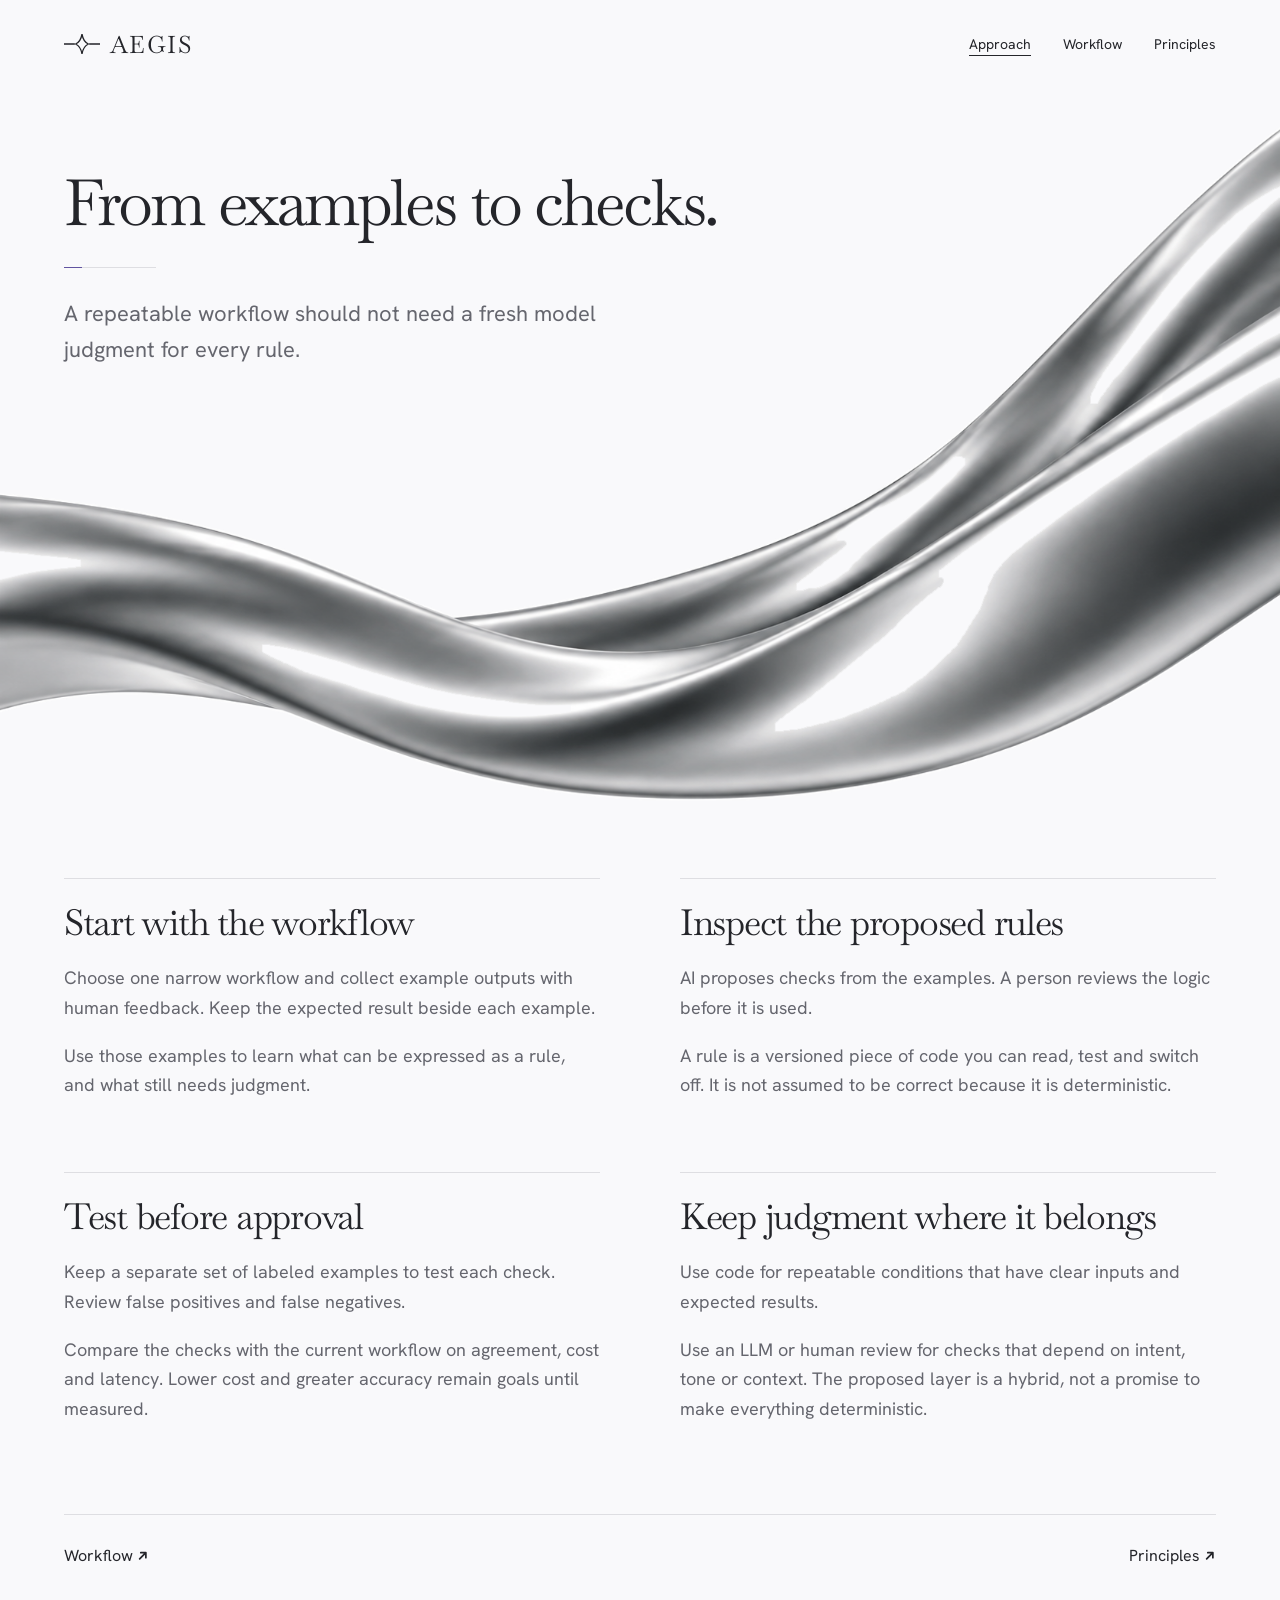
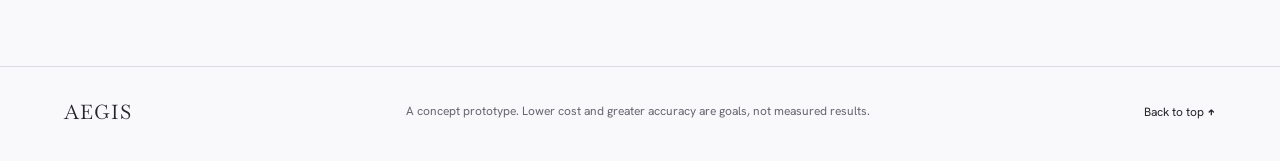
==== approach.html @ c63dd5e5 "Clip full-bleed ribbons at viewport on approach" ====
<!DOCTYPE html>
<html lang="en">
<head>
<meta charset="utf-8"><meta name="viewport" content="width=device-width,initial-scale=1">
<title>Approach - Aegis</title>
<meta name="description" content="A concept for turning reviewed workflow examples into testable checks. AI proposes the rules. You keep control.">
<link rel="preconnect" href="https://fonts.googleapis.com"><link rel="preconnect" href="https://fonts.gstatic.com" crossorigin>
<link href="https://fonts.googleapis.com/css2?family=Baskervville:wght@400;500;600&family=Hanken+Grotesk:wght@400;500;600&display=swap" rel="stylesheet">
<style>:root{--ink:#24252a;--muted:#65666e;--line:#dedee2;--white:#f9f9fb;--serif:'Baskervville',Georgia,serif;--sans:'Hanken Grotesk',Arial,sans-serif}
*{box-sizing:border-box}html{scroll-behavior:smooth;scroll-padding-top:96px}body{margin:0;background:var(--white);color:var(--ink);font-family:var(--sans);-webkit-font-smoothing:antialiased}a{color:inherit}img{display:block;width:100%}h1,h2,h3,p{margin:0}h1,h2,h3{font-family:var(--serif);font-weight:400}p{font-size:18px;line-height:1.65;color:var(--muted)}.wrap{max-width:1320px;margin:auto;padding-left:64px;padding-right:64px}.header{height:88px;position:absolute;top:0;left:0;right:0;z-index:2;display:flex;justify-content:space-between;align-items:center;padding:0 64px}.logo{display:flex;align-items:center;gap:10px;text-decoration:none;font-family:var(--serif);font-size:24px;letter-spacing:.06em}.header nav{display:flex;gap:32px}.header nav a{text-decoration:none;font-size:14px}.header nav a:hover{text-decoration:underline;text-underline-offset:6px}.hero{position:relative;min-height:720px;height:min(850px,100svh);overflow:hidden;background:#f7f7fa}.hero-art{position:absolute;inset:0;height:100%;object-fit:cover;object-position:center}.hero-copy{position:relative;z-index:1;padding:0 64px;width:57%;max-width:820px;top:50%;transform:translateY(-45%)}h1{font-size:clamp(44px,4.55vw,70px);line-height:1.08;letter-spacing:-.045em}.hero-copy p{max-width:440px;margin-top:28px}.button{display:inline-flex;gap:28px;align-items:center;text-decoration:none;background:var(--ink);color:white;border-radius:4px;padding:16px 22px;margin-top:32px;font-size:14px;transition:background .2s}.button:hover{background:#43444c}.button:focus-visible,a:focus-visible{outline:2px solid #6154a0;outline-offset:5px}.approach{padding-top:128px;padding-bottom:128px}.section-heading{display:grid;grid-template-columns:1.2fr 1fr;gap:96px;align-items:center}h2{font-size:clamp(38px,3.9vw,56px);line-height:1.12;letter-spacing:-.035em}.section-heading>p{max-width:430px}.steps{display:grid;grid-template-columns:repeat(3,1fr);gap:48px;margin-top:76px}.steps article{border-top:1px solid var(--line);padding-top:24px}.step-number{font-size:12px;color:#777983;font-variant-numeric:tabular-nums}.steps h3{font-size:32px;margin:24px 0 14px}.steps p{font-size:16px;max-width:330px}.evidence{background:#f2f3f6;overflow:hidden}.evidence-inner{position:relative;min-height:690px;display:flex;align-items:center}.evidence-copy{position:relative;z-index:1;width:40%;padding:72px 0}.evidence-copy p{margin-top:24px;max-width:400px}.pipe-section-art{position:absolute;right:-8%;width:110%;height:100%;object-fit:cover;object-position:center;mix-blend-mode:multiply;pointer-events:none}.measure{padding-top:128px;padding-bottom:128px}.metrics{display:grid;grid-template-columns:repeat(4,1fr);gap:32px;margin-top:76px}.metrics>div{border-top:1px solid var(--line);padding-top:28px}.metrics h3{font-size:32px}.metrics p{font-size:14px;margin-top:12px}footer.wrap{border-top:1px solid var(--line);padding-top:32px;padding-bottom:36px;display:flex;gap:40px;align-items:center;justify-content:space-between}footer p{font-size:12px;max-width:470px}.footer-name{font-family:var(--serif);font-size:20px;text-decoration:none;letter-spacing:.05em}footer>a:last-child{font-size:12px;text-decoration:none;white-space:nowrap}
@media(min-width:1600px){.hero-copy{margin-left:calc((100vw - 1440px)/2)}.header{padding-left:max(64px,calc((100vw - 1312px)/2));padding-right:max(64px,calc((100vw - 1312px)/2))}}
@media(max-width:1000px){.wrap{padding-left:36px;padding-right:36px}.header{padding:0 36px}.hero-copy{padding:0 36px;width:57%}.hero-copy p{font-size:16px}.section-heading{gap:48px}.steps{gap:28px}.evidence-copy{width:42%}.evidence-copy p{font-size:16px}.evidence-inner{min-height:620px}}
@media(max-width:640px){html{scroll-padding-top:30px}.wrap{padding-left:24px;padding-right:24px}.header{height:72px;padding:0 24px}.logo{font-size:21px;gap:6px}.logo svg{width:30px}.header nav{gap:18px}.header nav a{font-size:12px}.header nav a:nth-child(2){display:none}.hero{height:auto;min-height:0;padding-top:112px;padding-bottom:0;display:flex;flex-direction:column}.hero-copy{top:auto;transform:none;padding:0 24px;width:100%;max-width:none}.hero h1{font-size:43px;line-height:1.08}.hero-copy p{font-size:16px;line-height:1.55;max-width:330px;margin-top:22px}.button{margin-top:24px;padding:14px 18px}.hero-art{position:relative;inset:auto;order:2;height:380px;width:100%;object-fit:cover;object-position:94% center;margin-top:8px}.section-heading{grid-template-columns:1fr;gap:24px}h2{font-size:38px}.section-heading>p{font-size:16px;max-width:340px}.approach,.measure{padding-top:76px;padding-bottom:76px}.steps{grid-template-columns:1fr;gap:32px;margin-top:44px}.steps article{padding-top:20px}.steps h3{margin:14px 0 10px;font-size:29px}.steps p{max-width:100%}.evidence-inner{display:flex;flex-direction:column;align-items:stretch;min-height:0;padding-top:68px;padding-bottom:0}.evidence-copy{width:100%;padding:0}.evidence-copy p{max-width:330px;font-size:16px;margin-top:22px}.pipe-section-art{position:relative;right:auto;width:calc(100% + 48px);margin-left:-24px;height:390px;object-position:95% center;margin-top:24px}.metrics{grid-template-columns:1fr 1fr;gap:36px 24px;margin-top:44px}.metrics>div{padding-top:20px}.metrics h3{font-size:29px}.metrics p{font-size:13px;line-height:1.5}footer.wrap{flex-wrap:wrap;gap:20px;padding-top:28px;padding-bottom:32px}footer p{order:3;width:100%;max-width:320px}footer>a:last-child{margin-left:auto}}
@media(prefers-reduced-motion:reduce){html{scroll-behavior:auto}*{transition:none!important}}

/* Shared canvas: feather both artworks into the same pearl surface. */
.hero,.evidence{background:var(--white)}
.hero-art{mask-image:linear-gradient(to bottom,black 65%,transparent 100%);-webkit-mask-image:linear-gradient(to bottom,black 65%,transparent 100%);animation:silver-drift 14s ease-in-out infinite;transform-origin:72% 50%}
.pipe-section-art{mix-blend-mode:normal;mask-image:linear-gradient(to bottom,transparent,black 16%,black 76%,transparent);-webkit-mask-image:linear-gradient(to bottom,transparent,black 16%,black 76%,transparent);animation:mercury-drift 11s ease-in-out infinite}
.hero-copy{animation:copy-arrive 1s cubic-bezier(.2,.7,.2,1) both}
.header{animation:header-arrive .8s ease both}.button{transition:background .2s,transform .25s}.button:hover{transform:translateY(-3px)}
@keyframes silver-drift{0%,100%{transform:scale(1.015) translateY(0)}50%{transform:scale(1.035) translateY(-8px)}}
@keyframes mercury-drift{0%,100%{transform:translateY(0)}50%{transform:translateY(-12px)}}
@keyframes copy-arrive{from{opacity:0;filter:blur(6px)}to{opacity:1;filter:blur(0)}}
@keyframes header-arrive{from{opacity:0;transform:translateY(-8px)}to{opacity:1;transform:translateY(0)}}
.carousel{position:relative;margin-top:60px}.carousel .steps,.carousel .metrics{display:flex;gap:44px;margin-top:0;overflow-x:auto;scroll-snap-type:x mandatory;scrollbar-width:none;padding:4px 0 16px;overscroll-behavior-x:contain}.carousel .steps::-webkit-scrollbar,.carousel .metrics::-webkit-scrollbar{display:none}.carousel .steps>article{flex:0 0 43%;scroll-snap-align:start}.carousel .metrics>div{flex:0 0 29%;scroll-snap-align:start}.carousel .steps p{max-width:390px}.carousel-controls{display:flex;align-items:center;justify-content:space-between;margin-top:24px;gap:20px}.carousel-status{font-size:12px;letter-spacing:.09em;color:var(--muted);font-variant-numeric:tabular-nums}.carousel-buttons{display:flex;gap:10px}.carousel-buttons button{width:46px;height:46px;border:1px solid var(--line);border-radius:50%;background:transparent;color:var(--ink);font:20px var(--sans);cursor:pointer;transition:background .2s,transform .2s}.carousel-buttons button:hover{background:#e9e9ee;transform:translateY(-2px)}.carousel-buttons button:focus-visible{outline:2px solid #6154a0;outline-offset:4px}.carousel-buttons button:disabled{opacity:.25;cursor:default;transform:none}
.reveal{opacity:1}.motion-ready .reveal{opacity:0;transform:translateY(26px);transition:opacity .8s ease,transform .8s cubic-bezier(.2,.7,.2,1)}.motion-ready .reveal.visible{opacity:1;transform:none}
@media(max-width:640px){.hero-art{height:410px;margin-top:0;object-position:94% center;mask-image:linear-gradient(to bottom,transparent,black 20%,black 72%,transparent);-webkit-mask-image:linear-gradient(to bottom,transparent,black 20%,black 72%,transparent)}.pipe-section-art{height:420px;margin-top:0;mask-image:linear-gradient(to bottom,transparent,black 18%,black 72%,transparent);-webkit-mask-image:linear-gradient(to bottom,transparent,black 18%,black 72%,transparent)}.hero{padding-bottom:0}.approach{padding-top:44px}.evidence-inner{padding-top:26px}.measure{padding-top:44px}.carousel{margin-top:36px}.carousel .steps,.carousel .metrics{gap:24px;overflow:visible;overflow-x:auto}.carousel .steps>article{flex-basis:86%}.carousel .metrics>div{flex-basis:72%}.carousel-controls{margin-top:16px}.carousel-buttons button{width:42px;height:42px}}
@media(prefers-reduced-motion:reduce){.hero-art,.pipe-section-art,.hero-copy,.header{animation:none}.motion-ready .reveal{opacity:1;transform:none;transition:none}.carousel .steps,.carousel .metrics{scroll-behavior:auto}}

.button{padding:0 0 8px;background:transparent!important;color:var(--ink);border-radius:0;border-bottom:1px solid var(--ink);gap:24px}.button:hover{transform:translateX(3px)}
.carousel-buttons button{width:auto;height:40px;border:0;border-radius:0;padding:0 4px;font-size:13px;border-bottom:1px solid var(--line)}.carousel-buttons button:hover{background:transparent;transform:none;border-color:var(--ink)}.carousel-buttons{gap:24px}
.article-page{padding-top:168px;padding-bottom:100px}.article-lead{max-width:780px}.article-lead h1{font-size:clamp(46px,5vw,72px)}.article-lead>p{font-size:22px;margin-top:28px;max-width:650px}.article-body{display:grid;grid-template-columns:1fr 1fr;gap:72px 80px;margin-top:90px}.article-body article{border-top:1px solid var(--line);padding-top:24px}.article-body h2{font-size:36px;margin-bottom:20px}.article-body p+p{margin-top:18px}.page-next{display:flex;justify-content:space-between;gap:24px;border-top:1px solid var(--line);margin-top:90px;padding-top:30px}.page-next a{text-decoration:none;font-size:16px}.page-next a:hover{text-decoration:underline;text-underline-offset:5px}.header nav a[aria-current=page]{text-decoration:underline;text-underline-offset:6px}
@media(max-width:640px){.header nav{gap:14px}.header nav a:nth-child(2){display:block}.header nav a{font-size:11px}.header{padding:0 20px}.logo{font-size:19px}.article-page{padding-top:132px;padding-bottom:64px}.article-lead>p{font-size:18px}.article-body{grid-template-columns:1fr;gap:40px;margin-top:54px}.article-body h2{font-size:31px}.article-body p{font-size:16px}.page-next{margin-top:54px}.page-next a{font-size:14px}}
.menu-toggle{display:none}.mobile-menu{display:none;position:fixed;inset:0;z-index:50;background:var(--white);flex-direction:column;justify-content:center;padding:0 32px;visibility:hidden;clip-path:circle(0px at calc(100% - 46px) 36px);transition:clip-path .65s cubic-bezier(.7,0,.2,1),visibility 0s .65s}.mobile-menu.open{visibility:visible;clip-path:circle(150% at calc(100% - 46px) 36px);transition:clip-path .65s cubic-bezier(.7,0,.2,1)}.mobile-menu nav{display:flex;flex-direction:column;gap:6px}.mobile-menu a{font-family:var(--serif);font-size:44px;line-height:1.3;text-decoration:none;letter-spacing:-.02em;display:flex;align-items:baseline;gap:16px;opacity:0;transform:translateY(18px);transition:opacity .45s ease,transform .45s cubic-bezier(.2,.7,.2,1)}.mobile-menu a span{font-family:var(--sans);font-size:12px;color:var(--muted);letter-spacing:.1em}.mobile-menu.open a{opacity:1;transform:none}.mobile-menu.open a:nth-child(1){transition-delay:.16s}.mobile-menu.open a:nth-child(2){transition-delay:.23s}.mobile-menu.open a:nth-child(3){transition-delay:.3s}.mobile-menu.open a:nth-child(4){transition-delay:.37s}.mobile-menu a[aria-current=page]{text-decoration:underline;text-underline-offset:8px}.mobile-menu p{position:absolute;bottom:36px;left:32px;right:32px;font-size:12px;max-width:280px}body.menu-open{overflow:hidden}@media(max-width:640px){.menu-toggle{display:block;position:relative;z-index:60;width:44px;height:44px;background:none;border:0;padding:0;cursor:pointer}.menu-toggle span{position:absolute;right:6px;height:1.5px;background:var(--ink);border-radius:2px;transition:top .5s cubic-bezier(.7,0,.2,1),right .5s cubic-bezier(.7,0,.2,1),width .5s cubic-bezier(.7,0,.2,1),transform .5s cubic-bezier(.7,0,.2,1)}.menu-toggle .mt-a{top:16px;width:30px}.menu-toggle .mt-b{top:27px;width:16px}.menu-toggle.open .mt-a{top:21.5px;width:26px;right:9px;transform:rotate(90deg)}.menu-toggle.open .mt-b{top:21.5px;width:26px;right:9px;transform:rotate(0deg)}.mobile-menu{display:flex}}@media(prefers-reduced-motion:reduce){.mobile-menu,.mobile-menu a,.menu-toggle span{transition:none}}body.menu-open .header{z-index:60}@media(max-width:640px){.header nav{display:none}}
.article-lead{max-width:none;position:relative;min-height:320px;display:flex;flex-direction:column;justify-content:center}.article-lead h1,.article-lead>p{position:relative;z-index:1;max-width:58%}.page-pipe{position:absolute;right:-40px;top:-30px;width:85%;height:370px;object-fit:contain;pointer-events:none;mix-blend-mode:multiply}.article-lead>p{max-width:50%}@media(max-width:640px){.article-lead{min-height:0}.article-lead h1,.article-lead>p{max-width:100%}.page-pipe{position:relative;right:auto;top:auto;width:100%;height:210px;object-fit:cover;object-position:right center;order:3;margin-top:28px}}

/* Keep toggle above the overlay throughout both transitions. */
@media(max-width:640px){.header{z-index:60!important;animation:none!important;transform:none!important}.menu-toggle{position:fixed;top:14px;right:20px;z-index:70;opacity:1!important;visibility:visible!important;-webkit-tap-highlight-color:transparent}.menu-toggle span{top:21px!important;right:8px!important;width:28px!important;transform-origin:center;transition:transform .65s cubic-bezier(.22,1,.36,1)!important;opacity:1!important;visibility:visible!important}.menu-toggle .mt-a{transform:translateY(-5px)}.menu-toggle .mt-b{transform:translateY(5px) scaleX(.6);transform-origin:right center}.menu-toggle.open .mt-a{transform:translateY(0) rotate(90deg)}.menu-toggle.open .mt-b{transform:translateY(0) scaleX(1);transform-origin:right center}.mobile-menu{transition:clip-path .75s cubic-bezier(.22,1,.36,1),visibility 0s .75s}.mobile-menu.open{transition:clip-path .75s cubic-bezier(.22,1,.36,1),visibility 0s}}
@media(prefers-reduced-motion:reduce){.menu-toggle span,.mobile-menu{transition:none!important}}

.page-pipe{animation:pipe-breathe 12s ease-in-out infinite}.article-body article{opacity:0;transform:translateY(14px);transition:opacity .7s ease,transform .7s cubic-bezier(.22,1,.36,1)}.article-body article.in-view{opacity:1;transform:none}.section-signal{position:relative;width:92px;height:1px;background:var(--line);margin-top:30px;overflow:hidden}.section-signal::after{content:"";position:absolute;width:18px;height:1px;background:#6154a0;animation:signal-pass 5s ease-in-out infinite}@keyframes pipe-breathe{0%,100%{transform:translateY(0)}50%{transform:translateY(-6px)}}@keyframes signal-pass{0%{transform:translateX(-20px)}65%,100%{transform:translateX(100px)}}@media(prefers-reduced-motion:reduce){.page-pipe,.section-signal::after{animation:none}.article-body article{opacity:1;transform:none;transition:none}}

/* True alpha artwork on the page surface, no image ground. */
.hero-art,.page-pipe,.pipe-section-art{mix-blend-mode:normal;background:transparent;mask-image:none;-webkit-mask-image:none}


/* Chrome ribbons are transparent full-bleed background forms, never tiles. */
.article-page{overflow:visible}.article-lead{min-height:calc(56.25vw - 40px);justify-content:flex-start;padding-right:0}.article-lead h1{max-width:65%;margin-top:0}.article-lead>p{max-width:51%}.page-pipe{position:absolute;left:calc((100% - 100vw)/2);right:auto;top:-70px;bottom:auto;width:100vw;height:auto;object-fit:contain;object-position:center;margin:0;opacity:1;z-index:0;animation:none;transform:none}.article-lead h1,.article-lead>p,.section-signal{position:relative;z-index:1}.article-body{margin-top:30px}
@media(min-width:1600px){.article-lead{min-height:calc(56.25vw - 40px)}.page-pipe{top:-70px}}
@media(max-width:1000px) and (min-width:641px){.article-lead{min-height:560px}.article-lead h1{max-width:75%}.article-lead>p{max-width:60%}.page-pipe{top:170px}}
@media(max-width:640px){.article-page{padding-top:112px}.article-lead{min-height:0;padding-bottom:245px}.article-lead h1,.article-lead>p{max-width:100%}.page-pipe{position:absolute;top:auto;bottom:-8px;left:-80px;right:auto;width:560px;height:315px;object-fit:contain;object-position:center;margin:0;transform:none}.article-body{margin-top:22px}.section-signal{margin-top:22px}}

html,body{overflow-x:clip}
</style>
</head>
<body><header class="header"><a class="logo" href="index.html" aria-label="Aegis home"><svg viewBox="0 0 40 24" width="36" height="24" aria-hidden="true"><path d="M0 12h12M28 12h12" stroke="currentColor" stroke-width="1.5"/><path d="M20 1c1 6 3 9 7 11-4 2-6 5-7 11-1-6-3-9-7-11 4-2 6-5 7-11z" fill="none" stroke="currentColor" stroke-width="1.5"/></svg>AEGIS</a><nav aria-label="Main"><a aria-current="page" href="approach.html">Approach</a><a href="workflow.html">Workflow</a><a href="principles.html">Principles</a></nav><button class="menu-toggle" type="button" aria-expanded="false" aria-controls="mobile-menu" aria-label="Open menu"><span class="mt-a"></span><span class="mt-b"></span></button></header><div class="mobile-menu" id="mobile-menu" aria-hidden="true"><nav aria-label="Mobile"><a href="index.html"><span>01</span>Home</a><a href="approach.html" aria-current="page"><span>02</span>Approach</a><a href="workflow.html"><span>03</span>Workflow</a><a href="principles.html"><span>04</span>Principles</a></nav><p>A concept prototype. Teach with examples, run with rules.</p></div><main class="wrap article-page" id="top"><div class="article-lead"><img class="page-pipe" src="[data-uri]" alt="Abstract silver pipe approach shape"><h1>From examples to checks.</h1><div class="section-signal" aria-hidden="true"></div><p>A repeatable workflow should not need a fresh model judgment for every rule.</p></div><div class="article-body"><article><h2>Start with the workflow</h2><p>Choose one narrow workflow and collect example outputs with human feedback. Keep the expected result beside each example.</p><p>Use those examples to learn what can be expressed as a rule, and what still needs judgment.</p></article><article><h2>Inspect the proposed rules</h2><p>AI proposes checks from the examples. A person reviews the logic before it is used.</p><p>A rule is a versioned piece of code you can read, test and switch off. It is not assumed to be correct because it is deterministic.</p></article><article><h2>Test before approval</h2><p>Keep a separate set of labeled examples to test each check. Review false positives and false negatives.</p><p>Compare the checks with the current workflow on agreement, cost and latency. Lower cost and greater accuracy remain goals until measured.</p></article><article><h2>Keep judgment where it belongs</h2><p>Use code for repeatable conditions that have clear inputs and expected results.</p><p>Use an LLM or human review for checks that depend on intent, tone or context. The proposed layer is a hybrid, not a promise to make everything deterministic.</p></article></div><nav class="page-next" aria-label="Related pages"><a href="workflow.html">Workflow <svg viewBox="0 0 10 10" width="0.72em" height="0.72em" fill="none" stroke="currentColor" stroke-width="1.5" stroke-linecap="round" stroke-linejoin="round" aria-hidden="true" focusable="false" style="vertical-align:-0.04em"><path d="M2.3 7.7 7.7 2.3M3.3 2.3h4.4v4.4"/></svg></a><a href="principles.html">Principles <svg viewBox="0 0 10 10" width="0.72em" height="0.72em" fill="none" stroke="currentColor" stroke-width="1.5" stroke-linecap="round" stroke-linejoin="round" aria-hidden="true" focusable="false" style="vertical-align:-0.04em"><path d="M2.3 7.7 7.7 2.3M3.3 2.3h4.4v4.4"/></svg></a></nav></main><footer class="wrap"><a class="footer-name" href="index.html">AEGIS</a><p>A concept prototype. Lower cost and greater accuracy are goals, not measured results.</p><a href="#top">Back to top <svg viewBox="0 0 10 10" width="0.72em" height="0.72em" fill="none" stroke="currentColor" stroke-width="1.5" stroke-linecap="round" stroke-linejoin="round" aria-hidden="true" focusable="false" style="vertical-align:-0.04em"><path d="M5 7.8V2.2M2.5 4.7 5 2.2l2.5 2.5"/></svg></a></footer>
<script>
const mt=document.querySelector('.menu-toggle'),mm=document.getElementById('mobile-menu');
if(mt&&mm){const setMenu=o=>{mt.classList.toggle('open',o);mm.classList.toggle('open',o);mt.setAttribute('aria-expanded',String(o));mm.setAttribute('aria-hidden',String(!o));document.body.classList.toggle('menu-open',o);mt.setAttribute('aria-label',o?'Close menu':'Open menu')};
mt.addEventListener('click',()=>setMenu(!mm.classList.contains('open')));
mm.querySelectorAll('a').forEach(a=>a.addEventListener('click',()=>setMenu(false)));
addEventListener('keydown',e=>{if(e.key==='Escape'&&mm.classList.contains('open'))setMenu(false)});}
</script>
<script>const io=new IntersectionObserver(es=>es.forEach(e=>{if(e.isIntersecting){e.target.classList.add('in-view');io.unobserve(e.target)}}),{threshold:.1});document.querySelectorAll('.article-body article').forEach(e=>io.observe(e));</script></body></html>
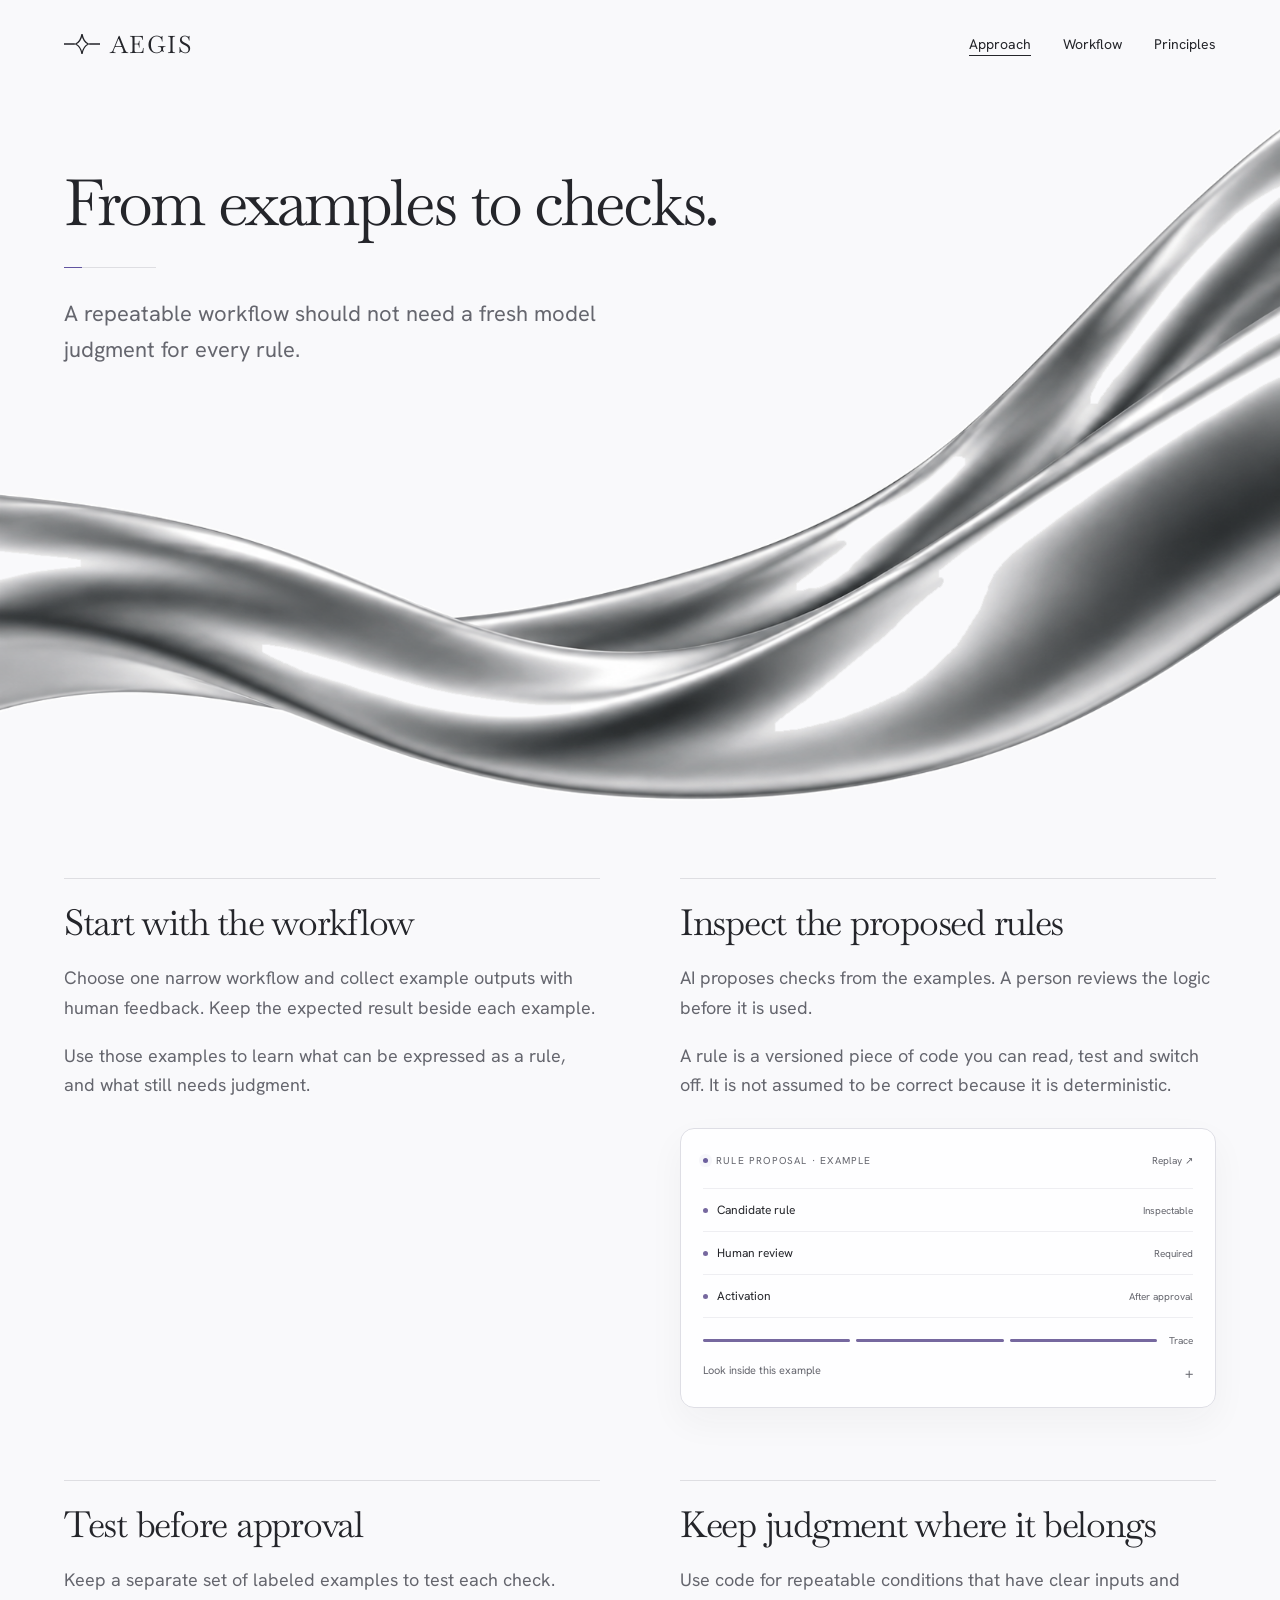
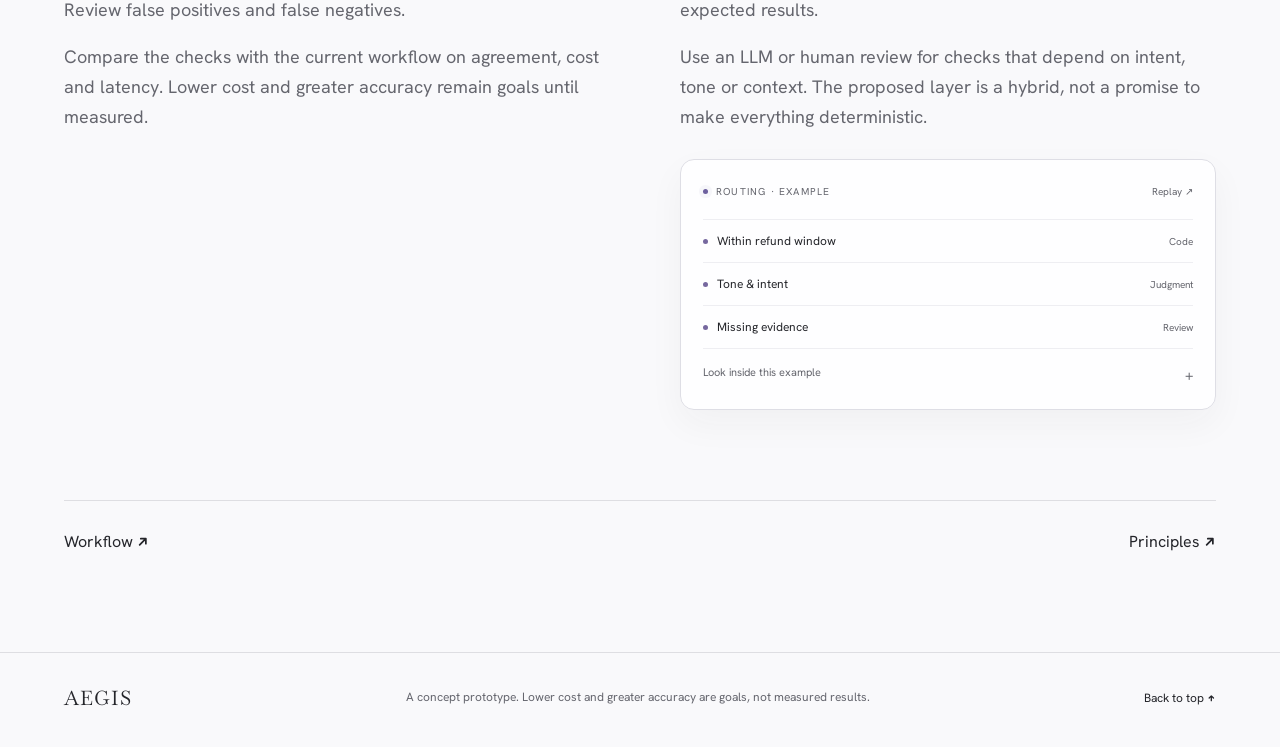
==== commit dbfc581b: "Add restrained animated example cards on approach" ====
--- a/approach.html
+++ b/approach.html
@@ -52,9 +52,20 @@
 @media(max-width:640px){.article-page{padding-top:112px}.article-lead{min-height:0;padding-bottom:245px}.article-lead h1,.article-lead>p{max-width:100%}.page-pipe{position:absolute;top:auto;bottom:-8px;left:-80px;right:auto;width:560px;height:315px;object-fit:contain;object-position:center;margin:0;transform:none}.article-body{margin-top:22px}.section-signal{margin-top:22px}}
 
 html,body{overflow-x:clip}
+
+/* Small working illustrations, in the same family as the check-run card. */
+.demo-card{margin-top:28px;border:1px solid #dedee5;border-radius:14px;background:rgba(255,255,255,.92);box-shadow:0 14px 36px rgba(35,35,46,.045);padding:20px 22px;overflow:hidden;font-family:var(--sans);position:relative}
+.demo-head{display:flex;align-items:center;justify-content:space-between;gap:16px;font-size:10px;letter-spacing:.12em;text-transform:uppercase;color:var(--muted);padding-bottom:16px;border-bottom:1px solid #eeeeF2}
+.demo-head>span{display:flex;align-items:center;gap:8px}.demo-dot{width:5px;height:5px;background:#6d609e;border-radius:50%;box-shadow:0 0 0 4px #6d609e0d}.demo-replay{border:0;background:none;color:var(--muted);font:inherit;letter-spacing:0;text-transform:none;cursor:pointer;padding:5px 0;white-space:nowrap}.demo-replay:hover{color:var(--ink)}.demo-replay:focus-visible,.demo-detail summary:focus-visible{outline:2px solid #6d609e;outline-offset:4px}
+.demo-row{display:flex;align-items:center;justify-content:space-between;gap:18px;min-height:43px;border-bottom:1px solid #eeeef2;font-size:12px;color:var(--ink);position:relative}.demo-row:last-child{border-bottom:0}.demo-row>span{display:flex;align-items:center;gap:9px}.demo-row small{font-size:10px;color:var(--muted);white-space:nowrap}.demo-mark{width:5px;height:5px;border-radius:50%;background:#c9c9d3;flex-shrink:0}.demo-row:last-child .demo-mark{background:#6d609e}.demo-detail{margin-top:14px;color:var(--muted);font-size:11px;line-height:1.7}.demo-detail summary{cursor:pointer;list-style:none;display:flex;justify-content:space-between}.demo-detail summary::after{content:'+';font-size:15px}.demo-detail[open] summary::after{content:'−'}.demo-detail p{font-size:12px;line-height:1.7;margin:12px 0 0!important}.demo-track{display:flex;gap:6px;margin-top:16px;align-items:center}.demo-track b{height:3px;flex:1;background:#e9e8ee;border-radius:3px;position:relative;overflow:hidden}.demo-track b::after{content:'';position:absolute;inset:0;background:#76689f;transform:translateX(-101%)}.demo-track small{font-size:10px;color:var(--muted);margin-left:6px}
+.demo-card.playing .demo-row{animation:demo-arrive .55s ease both;animation-delay:calc(var(--row)*.16s)}.demo-card.playing .demo-mark{animation:demo-light 2.2s ease both;animation-delay:calc(var(--row)*.2s)}.demo-card.playing .demo-track b::after{animation:demo-trace 1.8s cubic-bezier(.2,.7,.2,1) both;animation-delay:calc(var(--row)*.18s)}
+@keyframes demo-arrive{from{opacity:.25;transform:translateY(5px)}to{opacity:1;transform:translateY(0)}}@keyframes demo-light{0%,25%{background:#d7d5e0;box-shadow:none}50%{background:#76689f;box-shadow:0 0 0 4px #76689f12}100%{background:#76689f;box-shadow:none}}@keyframes demo-trace{to{transform:translateX(0)}}
+.steps{gap:24px}.steps>article{border:1px solid #dedee5;border-radius:16px;background:#fff;padding:28px;box-shadow:0 16px 40px #23232e04}.steps .demo-card{box-shadow:none;border:0;border-radius:0;padding:0;background:none;margin-top:24px}.steps .demo-head{padding-top:4px}.steps>article>p{font-size:16px}.metrics>div{border:1px solid #dedee5;border-radius:14px;padding:24px;background:#ffffff80}.metrics{gap:20px}
+@media(max-width:640px){.demo-card{padding:18px;margin-top:24px}.demo-row{font-size:11px;gap:10px}.demo-row small{font-size:9px}.steps>article{padding:24px}.steps{gap:18px}.metrics{gap:12px}.metrics>div{padding:18px}.metrics h3{font-size:28px}.metrics p{font-size:13px}.article-body{gap:38px}.demo-detail p{font-size:12px}}
+@media(prefers-reduced-motion:reduce){.demo-card.playing .demo-row,.demo-card.playing .demo-mark,.demo-card.playing .demo-track b::after{animation:none}.demo-track b::after{transform:none}}
 </style>
 </head>
-<body><header class="header"><a class="logo" href="index.html" aria-label="Aegis home"><svg viewBox="0 0 40 24" width="36" height="24" aria-hidden="true"><path d="M0 12h12M28 12h12" stroke="currentColor" stroke-width="1.5"/><path d="M20 1c1 6 3 9 7 11-4 2-6 5-7 11-1-6-3-9-7-11 4-2 6-5 7-11z" fill="none" stroke="currentColor" stroke-width="1.5"/></svg>AEGIS</a><nav aria-label="Main"><a aria-current="page" href="approach.html">Approach</a><a href="workflow.html">Workflow</a><a href="principles.html">Principles</a></nav><button class="menu-toggle" type="button" aria-expanded="false" aria-controls="mobile-menu" aria-label="Open menu"><span class="mt-a"></span><span class="mt-b"></span></button></header><div class="mobile-menu" id="mobile-menu" aria-hidden="true"><nav aria-label="Mobile"><a href="index.html"><span>01</span>Home</a><a href="approach.html" aria-current="page"><span>02</span>Approach</a><a href="workflow.html"><span>03</span>Workflow</a><a href="principles.html"><span>04</span>Principles</a></nav><p>A concept prototype. Teach with examples, run with rules.</p></div><main class="wrap article-page" id="top"><div class="article-lead"><img class="page-pipe" src="[data-uri]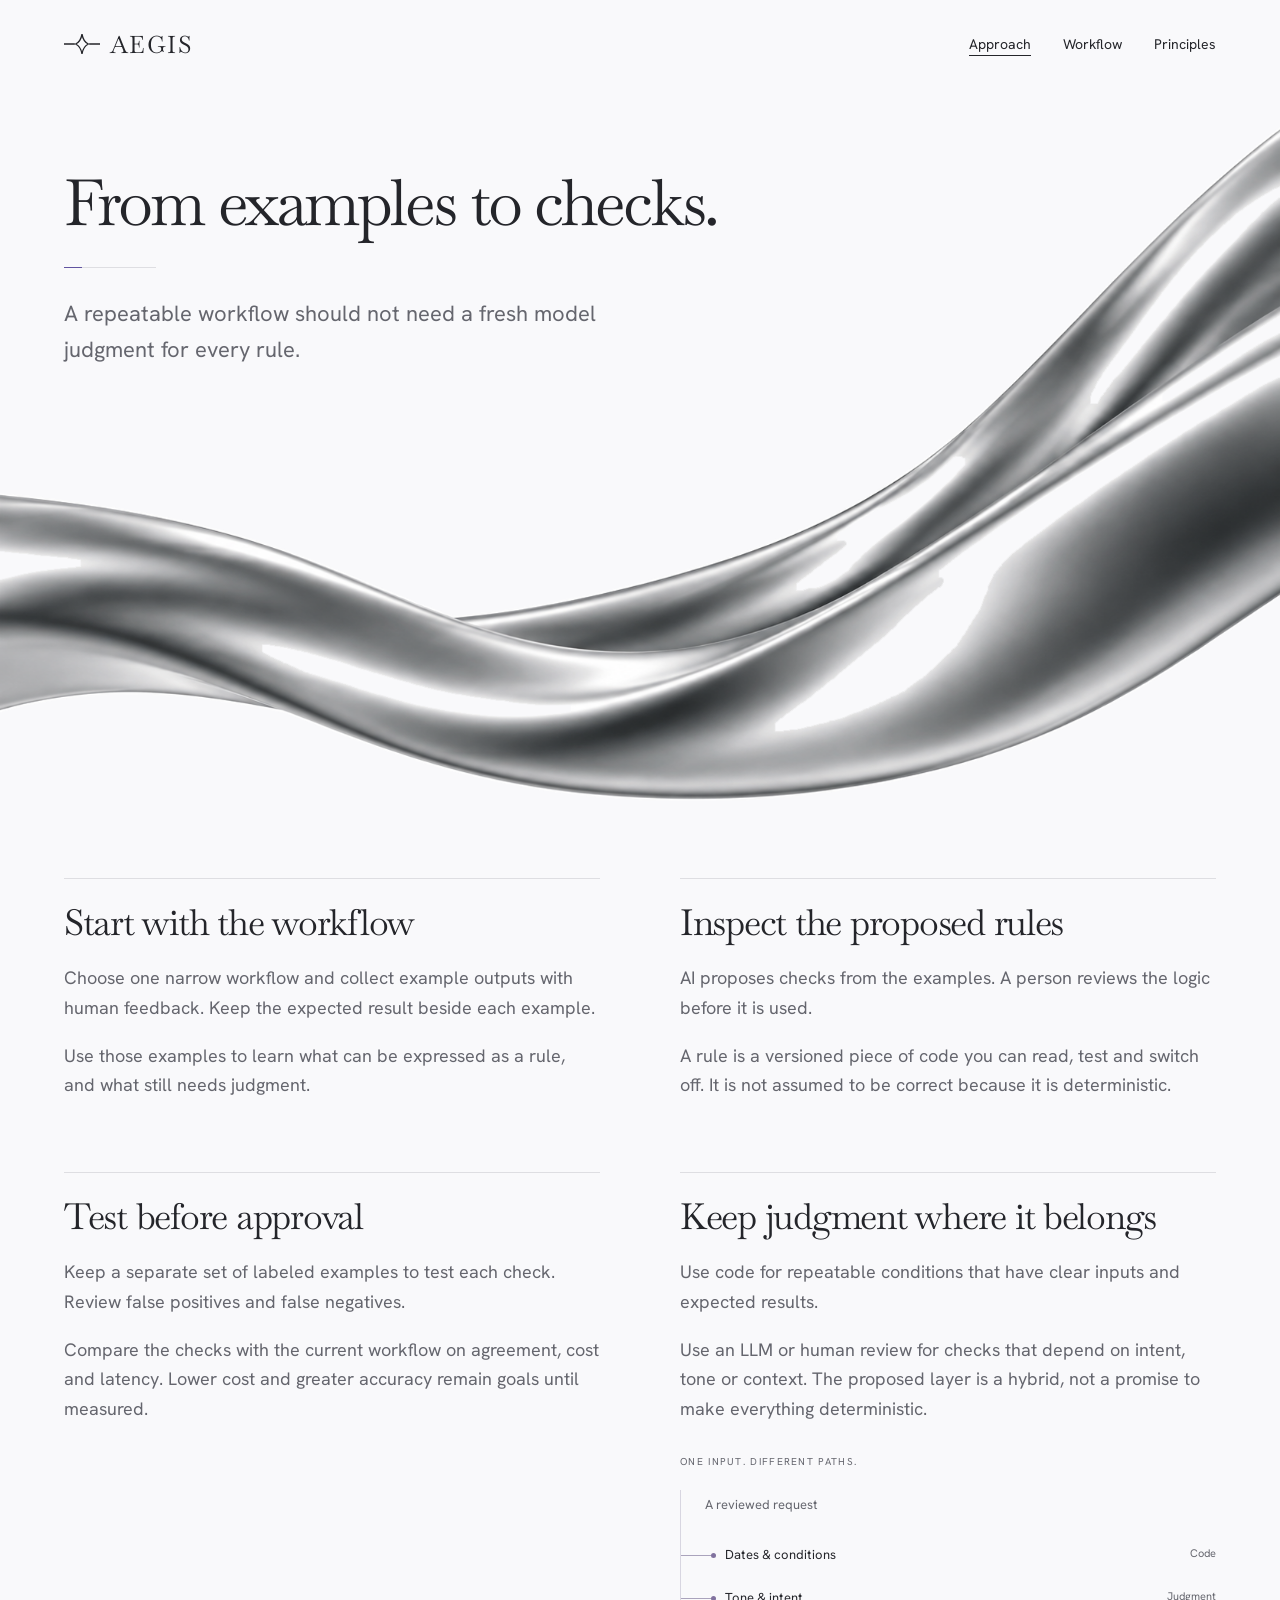
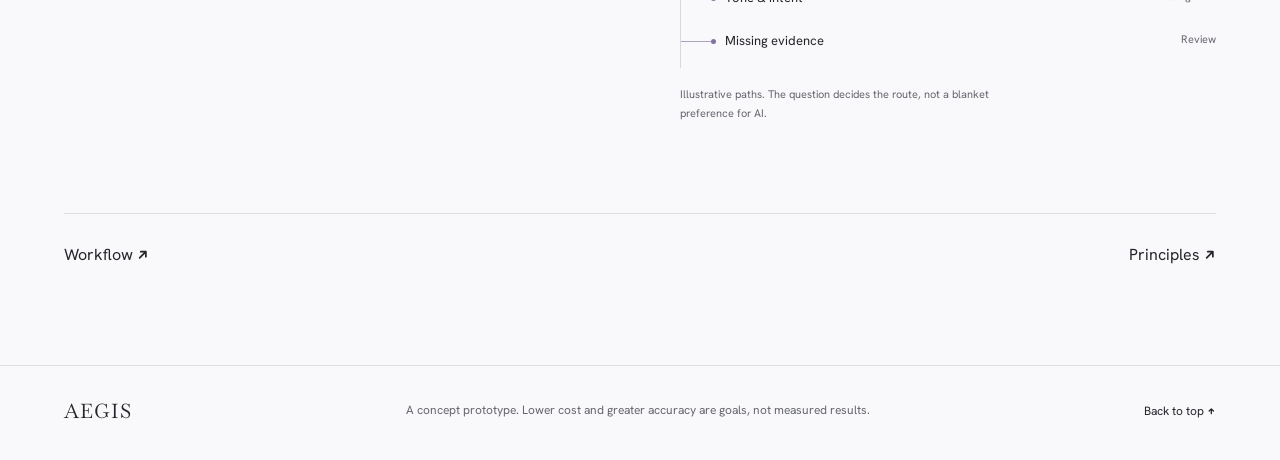
==== commit 966b870f: "Reduce repeated cards and add page-specific illustration on approach" ====
--- a/approach.html
+++ b/approach.html
@@ -53,19 +53,18 @@
 
 html,body{overflow-x:clip}
 
-/* Small working illustrations, in the same family as the check-run card. */
-.demo-card{margin-top:28px;border:1px solid #dedee5;border-radius:14px;background:rgba(255,255,255,.92);box-shadow:0 14px 36px rgba(35,35,46,.045);padding:20px 22px;overflow:hidden;font-family:var(--sans);position:relative}
-.demo-head{display:flex;align-items:center;justify-content:space-between;gap:16px;font-size:10px;letter-spacing:.12em;text-transform:uppercase;color:var(--muted);padding-bottom:16px;border-bottom:1px solid #eeeeF2}
-.demo-head>span{display:flex;align-items:center;gap:8px}.demo-dot{width:5px;height:5px;background:#6d609e;border-radius:50%;box-shadow:0 0 0 4px #6d609e0d}.demo-replay{border:0;background:none;color:var(--muted);font:inherit;letter-spacing:0;text-transform:none;cursor:pointer;padding:5px 0;white-space:nowrap}.demo-replay:hover{color:var(--ink)}.demo-replay:focus-visible,.demo-detail summary:focus-visible{outline:2px solid #6d609e;outline-offset:4px}
-.demo-row{display:flex;align-items:center;justify-content:space-between;gap:18px;min-height:43px;border-bottom:1px solid #eeeef2;font-size:12px;color:var(--ink);position:relative}.demo-row:last-child{border-bottom:0}.demo-row>span{display:flex;align-items:center;gap:9px}.demo-row small{font-size:10px;color:var(--muted);white-space:nowrap}.demo-mark{width:5px;height:5px;border-radius:50%;background:#c9c9d3;flex-shrink:0}.demo-row:last-child .demo-mark{background:#6d609e}.demo-detail{margin-top:14px;color:var(--muted);font-size:11px;line-height:1.7}.demo-detail summary{cursor:pointer;list-style:none;display:flex;justify-content:space-between}.demo-detail summary::after{content:'+';font-size:15px}.demo-detail[open] summary::after{content:'−'}.demo-detail p{font-size:12px;line-height:1.7;margin:12px 0 0!important}.demo-track{display:flex;gap:6px;margin-top:16px;align-items:center}.demo-track b{height:3px;flex:1;background:#e9e8ee;border-radius:3px;position:relative;overflow:hidden}.demo-track b::after{content:'';position:absolute;inset:0;background:#76689f;transform:translateX(-101%)}.demo-track small{font-size:10px;color:var(--muted);margin-left:6px}
-.demo-card.playing .demo-row{animation:demo-arrive .55s ease both;animation-delay:calc(var(--row)*.16s)}.demo-card.playing .demo-mark{animation:demo-light 2.2s ease both;animation-delay:calc(var(--row)*.2s)}.demo-card.playing .demo-track b::after{animation:demo-trace 1.8s cubic-bezier(.2,.7,.2,1) both;animation-delay:calc(var(--row)*.18s)}
-@keyframes demo-arrive{from{opacity:.25;transform:translateY(5px)}to{opacity:1;transform:translateY(0)}}@keyframes demo-light{0%,25%{background:#d7d5e0;box-shadow:none}50%{background:#76689f;box-shadow:0 0 0 4px #76689f12}100%{background:#76689f;box-shadow:none}}@keyframes demo-trace{to{transform:translateX(0)}}
-.steps{gap:24px}.steps>article{border:1px solid #dedee5;border-radius:16px;background:#fff;padding:28px;box-shadow:0 16px 40px #23232e04}.steps .demo-card{box-shadow:none;border:0;border-radius:0;padding:0;background:none;margin-top:24px}.steps .demo-head{padding-top:4px}.steps>article>p{font-size:16px}.metrics>div{border:1px solid #dedee5;border-radius:14px;padding:24px;background:#ffffff80}.metrics{gap:20px}
-@media(max-width:640px){.demo-card{padding:18px;margin-top:24px}.demo-row{font-size:11px;gap:10px}.demo-row small{font-size:9px}.steps>article{padding:24px}.steps{gap:18px}.metrics{gap:12px}.metrics>div{padding:18px}.metrics h3{font-size:28px}.metrics p{font-size:13px}.article-body{gap:38px}.demo-detail p{font-size:12px}}
-@media(prefers-reduced-motion:reduce){.demo-card.playing .demo-row,.demo-card.playing .demo-mark,.demo-card.playing .demo-track b::after{animation:none}.demo-track b::after{transform:none}}
+/* Three page-specific illustrations, not a repeated dashboard. */
+.idea{margin-top:30px;font-family:var(--sans);color:var(--ink)}.idea-label{font-size:10px;letter-spacing:.13em;text-transform:uppercase;color:var(--muted);margin:0 0 20px!important}.idea small{font-size:11px;color:var(--muted)}
+.route-map{border-left:1px solid #d8d6e1;padding:6px 0 6px 24px;position:relative}.route-source{font-size:13px;margin-bottom:20px;color:var(--muted)}.route-branch{position:relative;padding:13px 0 13px 20px;display:flex;justify-content:space-between;gap:15px;font-size:13px}.route-branch::before{content:'';position:absolute;left:-24px;top:50%;width:30px;height:1px;background:#aaa3bc}.route-branch i{width:5px;height:5px;border-radius:50%;background:#81729f;position:absolute;left:6px;top:calc(50% - 2px)}.route-branch b{font-weight:400}.route-branch small{white-space:nowrap}.route-note{font-size:11px;line-height:1.7;color:var(--muted);margin:17px 0 0!important;max-width:350px}
+.record-sheet{border:1px solid #dfdde7;background:#fff;border-radius:3px 3px 22px 3px;padding:23px 26px;position:relative;box-shadow:7px 7px 0 #f1f0f5,7px 7px 0 1px #e5e3eb;max-width:430px}.record-head{display:flex;justify-content:space-between;align-items:center;border-bottom:1px solid #eeedf2;padding-bottom:18px;margin-bottom:18px}.record-head span{font-family:var(--serif);font-size:24px}.record-head svg{width:20px;height:20px;color:#81729f}.record-entry{display:grid;grid-template-columns:1fr auto;gap:8px 18px;font-size:12px;padding:10px 0}.record-entry em{grid-column:1/-1;font-size:10px;font-style:normal;color:var(--muted);padding-left:12px;border-left:1px solid #c3bbd4}.record-foot{margin-top:18px;padding-top:13px;border-top:1px solid #eeedf2;font-size:10px;letter-spacing:.06em;color:var(--muted)}
+.gate-box{border-top:1px solid #c8c3d5;border-bottom:1px solid #c8c3d5;padding:23px 0}.gate-state{display:flex;justify-content:space-between;align-items:center;gap:20px}.gate-state strong{font-family:var(--serif);font-size:28px;font-weight:400}.gate-state span{font-size:10px;letter-spacing:.1em;text-transform:uppercase;color:#7b6e99}.gate-track{display:flex;align-items:center;gap:12px;margin:25px 0 18px}.gate-track .rail{height:1px;flex:1;background:#d9d6e2;position:relative}.gate-track .rail::after{content:'';position:absolute;inset:0;background:#8677a5;transform-origin:left;transform:scaleX(0)}.gate-track svg{width:22px;height:32px;color:#8677a5;flex:none}.gate-legend{display:flex;justify-content:space-between;gap:20px;font-size:11px;color:var(--muted)}.gate-note{font-size:11px;line-height:1.7;color:var(--muted);margin:17px 0 0!important}
+.idea.active .route-branch{animation:idea-arrive .65s both;animation-delay:calc(var(--i)*.2s)}.idea.active .record-entry{animation:idea-arrive .65s both;animation-delay:calc(var(--i)*.18s)}.idea.active .gate-track .rail:first-child::after{animation:gate-fill 1.2s .2s ease both}.idea.active .gate-track svg{animation:gate-arrive .6s 1s ease both}
+@keyframes idea-arrive{from{opacity:.25;transform:translateY(5px)}to{opacity:1;transform:none}}@keyframes gate-fill{to{transform:scaleX(1)}}@keyframes gate-arrive{from{opacity:.2;transform:translateY(-5px)}to{opacity:1;transform:none}}
+@media(max-width:640px){.idea{margin-top:25px}.record-sheet{padding:20px}.route-branch{font-size:12px}.gate-state strong{font-size:26px}}
+@media(prefers-reduced-motion:reduce){.idea.active *,.idea.active *::after{animation:none!important}.gate-track .rail:first-child::after{transform:scaleX(1)}}
 </style>
 </head>
-<body><header class="header"><a class="logo" href="index.html" aria-label="Aegis home"><svg viewBox="0 0 40 24" width="36" height="24" aria-hidden="true"><path d="M0 12h12M28 12h12" stroke="currentColor" stroke-width="1.5"/><path d="M20 1c1 6 3 9 7 11-4 2-6 5-7 11-1-6-3-9-7-11 4-2 6-5 7-11z" fill="none" stroke="currentColor" stroke-width="1.5"/></svg>AEGIS</a><nav aria-label="Main"><a aria-current="page" href="approach.html">Approach</a><a href="workflow.html">Workflow</a><a href="principles.html">Principles</a></nav><button class="menu-toggle" type="button" aria-expanded="false" aria-controls="mobile-menu" aria-label="Open menu"><span class="mt-a"></span><span class="mt-b"></span></button></header><div class="mobile-menu" id="mobile-menu" aria-hidden="true"><nav aria-label="Mobile"><a href="index.html"><span>01</span>Home</a><a href="approach.html" aria-current="page"><span>02</span>Approach</a><a href="workflow.html"><span>03</span>Workflow</a><a href="principles.html"><span>04</span>Principles</a></nav><p>A concept prototype. Teach with examples, run with rules.</p></div><main class="wrap article-page" id="top"><div class="article-lead"><img class="page-pipe" src="[data-uri]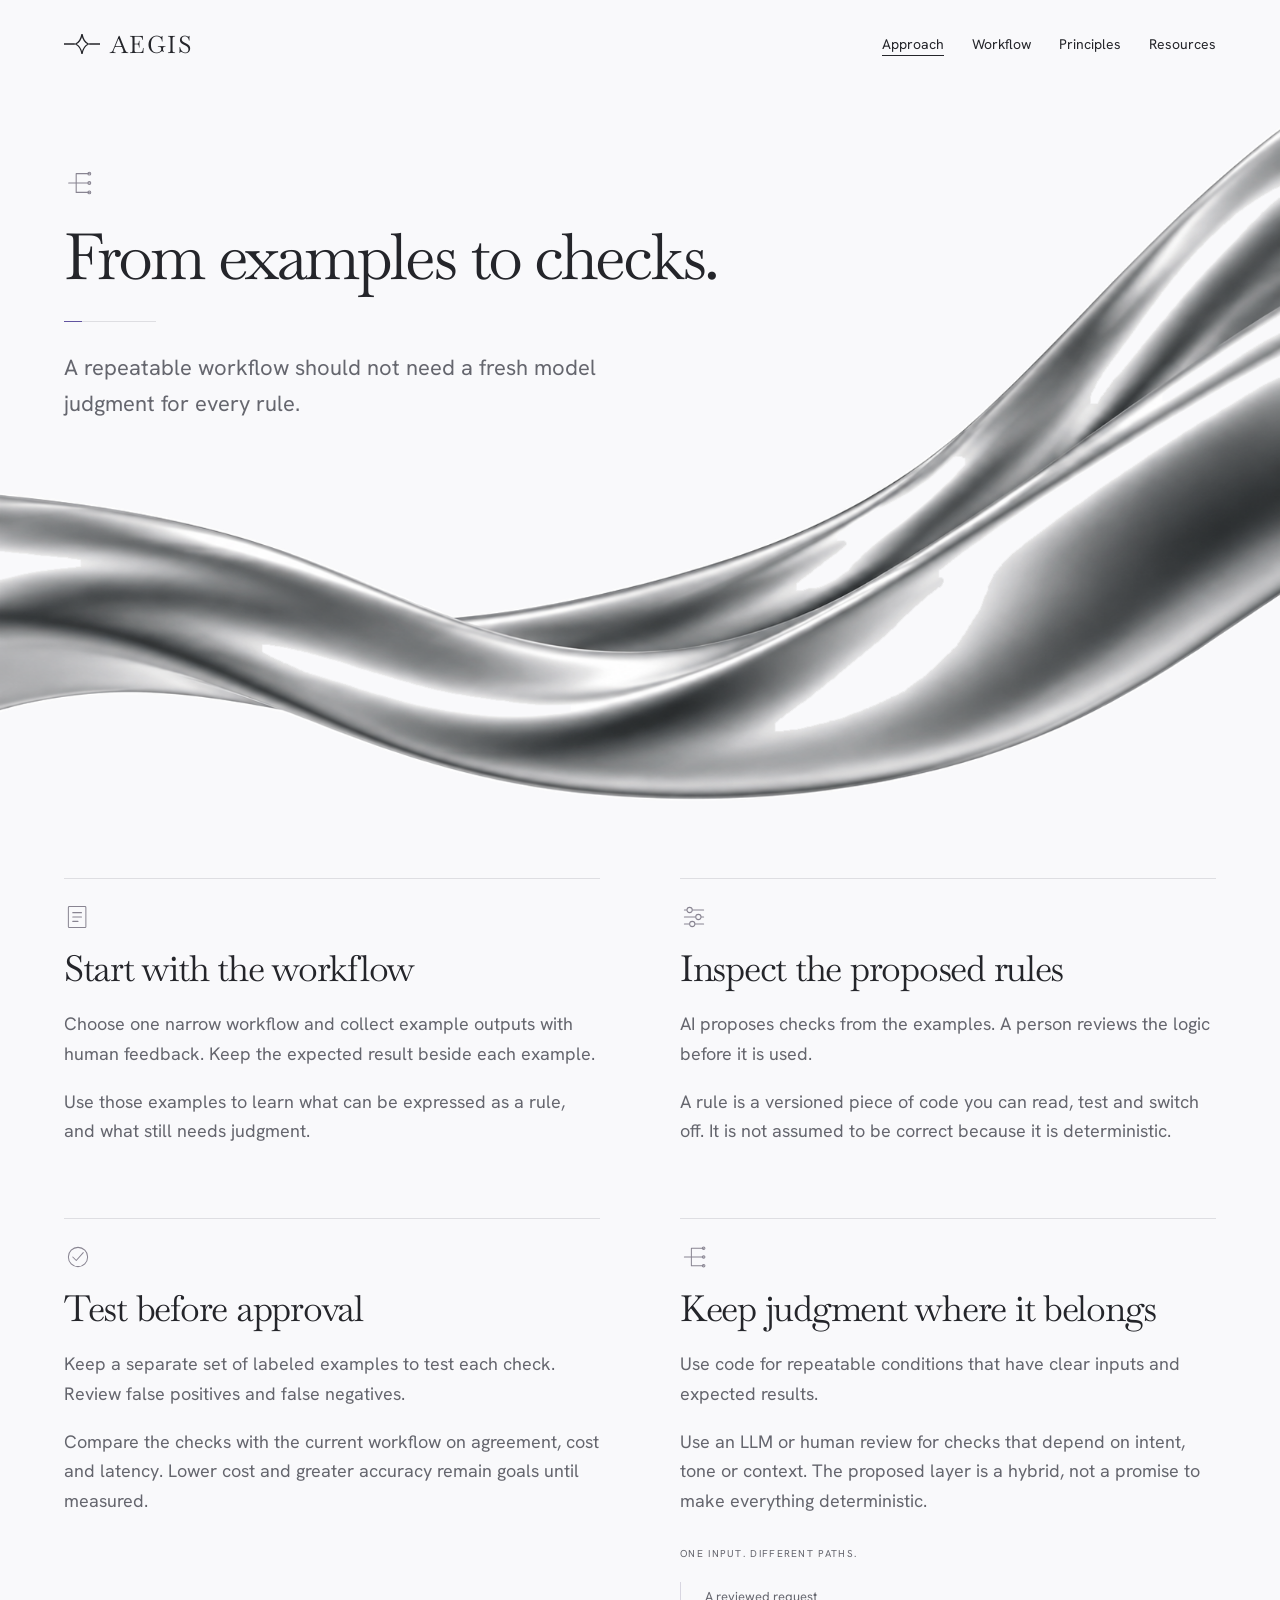
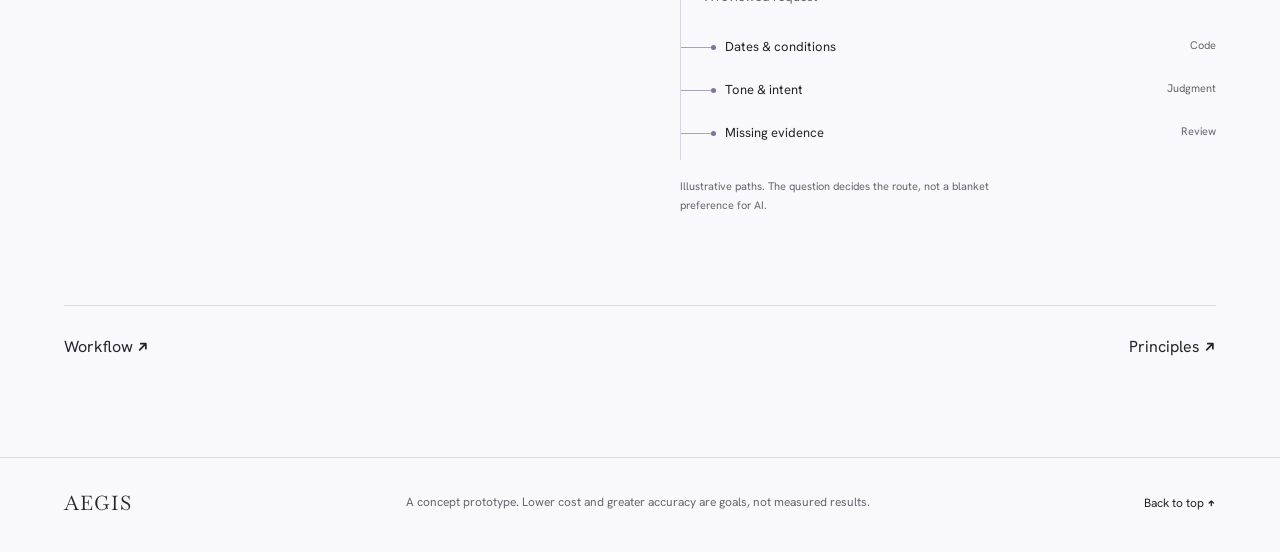
==== commit e9f9fc53: "Add thin-line block icons and Resources navigation on approach" ====
--- a/approach.html
+++ b/approach.html
@@ -62,9 +62,13 @@
 @keyframes idea-arrive{from{opacity:.25;transform:translateY(5px)}to{opacity:1;transform:none}}@keyframes gate-fill{to{transform:scaleX(1)}}@keyframes gate-arrive{from{opacity:.2;transform:translateY(-5px)}to{opacity:1;transform:none}}
 @media(max-width:640px){.idea{margin-top:25px}.record-sheet{padding:20px}.route-branch{font-size:12px}.gate-state strong{font-size:26px}}
 @media(prefers-reduced-motion:reduce){.idea.active *,.idea.active *::after{animation:none!important}.gate-track .rail:first-child::after{transform:scaleX(1)}}
+
+.block-icon{display:block;width:30px;height:30px;color:#888491;margin-bottom:24px;flex:none}.hero-copy>.block-icon{margin-bottom:22px}.steps .block-icon{margin-top:17px;margin-bottom:0}.steps h3{margin-top:17px}.article-body .block-icon{width:28px;height:28px;margin-bottom:18px}.section-heading{position:relative}.section-heading h2>.block-icon{margin-bottom:24px}.evidence-copy>.block-icon{margin-bottom:24px}.header nav{gap:28px}.mobile-menu.open a:nth-child(5){transition-delay:.44s}
+.resource-main{padding-bottom:84px}.resource-main .article-lead{padding-bottom:310px}.resource-grid{display:grid;grid-template-columns:.8fr 1.2fr;gap:90px;margin-top:50px;align-items:start}.resource-grid h2{font-size:36px;line-height:1.15}.resource-kicker{font-size:10px;letter-spacing:.14em;text-transform:uppercase;color:var(--muted);margin-bottom:18px}.resource-feature{display:block;text-decoration:none;border-top:1px solid var(--line);border-bottom:1px solid var(--line);padding:28px 0;transition:color .2s}.resource-feature:hover{color:#756494}.feature-top{display:flex;align-items:center;justify-content:space-between;gap:20px}.feature-top .block-icon{margin-bottom:0}.resource-feature h3{font-size:31px;line-height:1.15;margin:22px 0 12px}.resource-feature p{font-size:15px;max-width:430px}.resource-feature .feature-link{display:flex;align-items:center;gap:12px;margin-top:26px;font-size:12px}.post-section{margin-top:100px}.post-heading{display:flex;align-items:baseline;justify-content:space-between;gap:20px;padding-bottom:24px;border-bottom:1px solid var(--line)}.post-heading h2{font-size:36px}.post-heading span{font-size:11px;color:var(--muted)}.post-empty{display:grid;grid-template-columns:60px 1fr;gap:20px;padding:44px 0;border-bottom:1px solid var(--line)}.post-empty .block-icon{margin:0}.post-empty h3{font-size:24px;margin-bottom:12px}.post-empty p{font-size:15px;max-width:470px}.watch-main{padding-top:158px;padding-bottom:80px}.watch-heading{max-width:760px;margin-bottom:46px}.watch-heading h1{font-size:60px;line-height:1.08}.watch-heading p{font-size:18px;margin-top:24px;max-width:530px}.video-shell{border:1px solid var(--line);background:#f9f9fb;overflow:hidden;border-radius:4px}.video-shell video{display:block;width:100%;height:auto;aspect-ratio:16/9;background:#f9f9fb}.video-meta{display:flex;justify-content:space-between;gap:20px;margin-top:17px;font-size:11px;color:var(--muted)}.watch-notes{margin-top:64px;display:grid;grid-template-columns:1fr 1fr;gap:70px}.watch-notes h2{font-size:30px;margin-bottom:16px}.watch-notes p{font-size:16px}.watch-notes .block-icon{width:26px;height:26px}
+@media(max-width:640px){.block-icon{width:26px;height:26px;margin-bottom:20px}.resource-main .article-lead{padding-bottom:150px}.resource-grid{grid-template-columns:1fr;gap:36px;margin-top:30px}.resource-grid h2,.post-heading h2{font-size:30px}.post-section{margin-top:64px}.post-empty{grid-template-columns:32px 1fr;gap:18px;padding:32px 0}.post-empty h3{font-size:23px}.resource-feature h3{font-size:28px}.watch-main{padding-top:130px}.watch-heading{margin-bottom:32px}.watch-heading h1{font-size:42px}.watch-heading p{font-size:16px}.video-meta{font-size:10px;flex-wrap:wrap}.watch-notes{grid-template-columns:1fr;gap:36px;margin-top:44px}.mobile-menu a{font-size:40px}.mobile-menu nav{gap:5px}}
 </style>
 </head>
-<body><header class="header"><a class="logo" href="index.html" aria-label="Aegis home"><svg viewBox="0 0 40 24" width="36" height="24" aria-hidden="true"><path d="M0 12h12M28 12h12" stroke="currentColor" stroke-width="1.5"/><path d="M20 1c1 6 3 9 7 11-4 2-6 5-7 11-1-6-3-9-7-11 4-2 6-5 7-11z" fill="none" stroke="currentColor" stroke-width="1.5"/></svg>AEGIS</a><nav aria-label="Main"><a aria-current="page" href="approach.html">Approach</a><a href="workflow.html">Workflow</a><a href="principles.html">Principles</a></nav><button class="menu-toggle" type="button" aria-expanded="false" aria-controls="mobile-menu" aria-label="Open menu"><span class="mt-a"></span><span class="mt-b"></span></button></header><div class="mobile-menu" id="mobile-menu" aria-hidden="true"><nav aria-label="Mobile"><a href="index.html"><span>01</span>Home</a><a href="approach.html" aria-current="page"><span>02</span>Approach</a><a href="workflow.html"><span>03</span>Workflow</a><a href="principles.html"><span>04</span>Principles</a></nav><p>A concept prototype. Teach with examples, run with rules.</p></div><main class="wrap article-page" id="top"><div class="article-lead"><img class="page-pipe" src="[data-uri]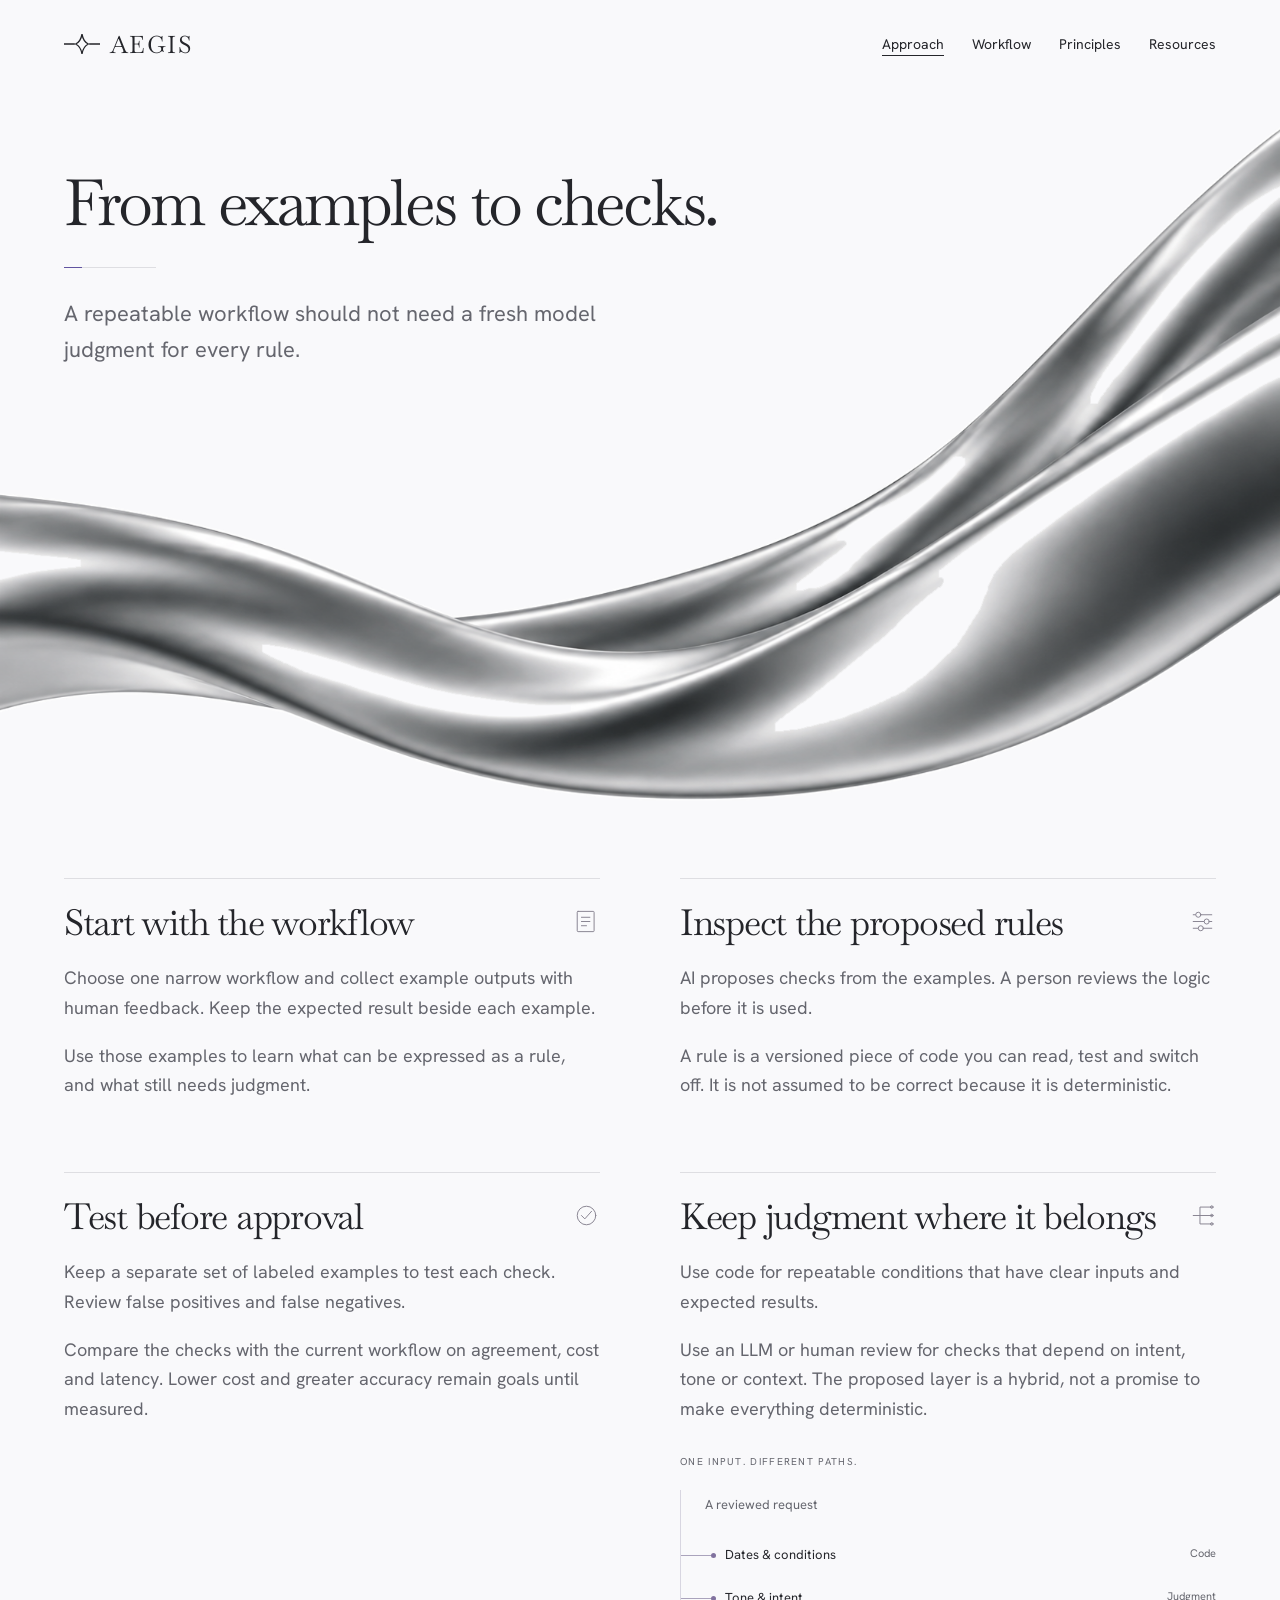
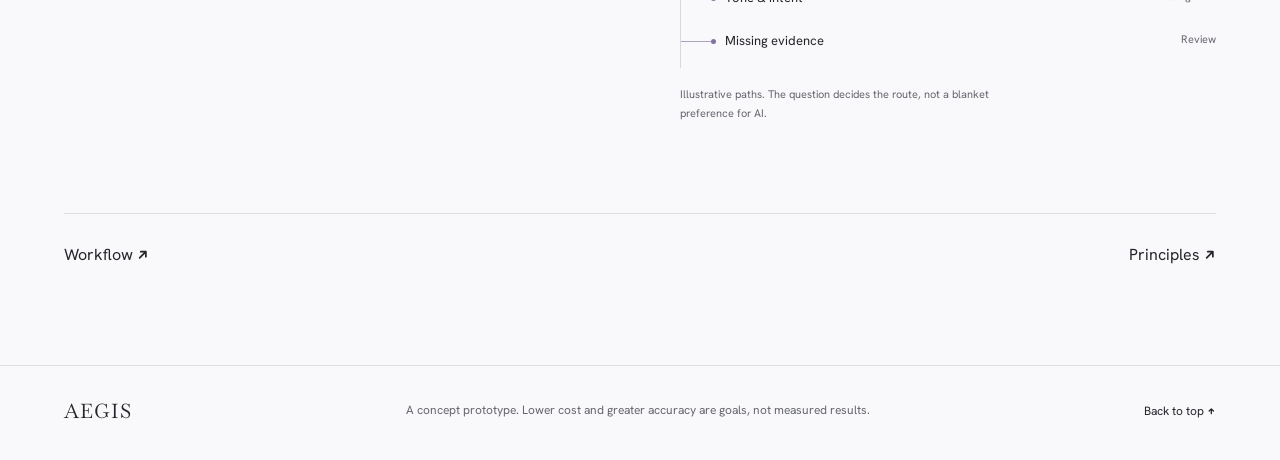
==== commit 43578b71: "Quiet leads and body icons beside headings" ====
--- a/approach.html
+++ b/approach.html
@@ -66,9 +66,12 @@
 .block-icon{display:block;width:30px;height:30px;color:#888491;margin-bottom:24px;flex:none}.hero-copy>.block-icon{margin-bottom:22px}.steps .block-icon{margin-top:17px;margin-bottom:0}.steps h3{margin-top:17px}.article-body .block-icon{width:28px;height:28px;margin-bottom:18px}.section-heading{position:relative}.section-heading h2>.block-icon{margin-bottom:24px}.evidence-copy>.block-icon{margin-bottom:24px}.header nav{gap:28px}.mobile-menu.open a:nth-child(5){transition-delay:.44s}
 .resource-main{padding-bottom:84px}.resource-main .article-lead{padding-bottom:310px}.resource-grid{display:grid;grid-template-columns:.8fr 1.2fr;gap:90px;margin-top:50px;align-items:start}.resource-grid h2{font-size:36px;line-height:1.15}.resource-kicker{font-size:10px;letter-spacing:.14em;text-transform:uppercase;color:var(--muted);margin-bottom:18px}.resource-feature{display:block;text-decoration:none;border-top:1px solid var(--line);border-bottom:1px solid var(--line);padding:28px 0;transition:color .2s}.resource-feature:hover{color:#756494}.feature-top{display:flex;align-items:center;justify-content:space-between;gap:20px}.feature-top .block-icon{margin-bottom:0}.resource-feature h3{font-size:31px;line-height:1.15;margin:22px 0 12px}.resource-feature p{font-size:15px;max-width:430px}.resource-feature .feature-link{display:flex;align-items:center;gap:12px;margin-top:26px;font-size:12px}.post-section{margin-top:100px}.post-heading{display:flex;align-items:baseline;justify-content:space-between;gap:20px;padding-bottom:24px;border-bottom:1px solid var(--line)}.post-heading h2{font-size:36px}.post-heading span{font-size:11px;color:var(--muted)}.post-empty{display:grid;grid-template-columns:60px 1fr;gap:20px;padding:44px 0;border-bottom:1px solid var(--line)}.post-empty .block-icon{margin:0}.post-empty h3{font-size:24px;margin-bottom:12px}.post-empty p{font-size:15px;max-width:470px}.watch-main{padding-top:158px;padding-bottom:80px}.watch-heading{max-width:760px;margin-bottom:46px}.watch-heading h1{font-size:60px;line-height:1.08}.watch-heading p{font-size:18px;margin-top:24px;max-width:530px}.video-shell{border:1px solid var(--line);background:#f9f9fb;overflow:hidden;border-radius:4px}.video-shell video{display:block;width:100%;height:auto;aspect-ratio:16/9;background:#f9f9fb}.video-meta{display:flex;justify-content:space-between;gap:20px;margin-top:17px;font-size:11px;color:var(--muted)}.watch-notes{margin-top:64px;display:grid;grid-template-columns:1fr 1fr;gap:70px}.watch-notes h2{font-size:30px;margin-bottom:16px}.watch-notes p{font-size:16px}.watch-notes .block-icon{width:26px;height:26px}
 @media(max-width:640px){.block-icon{width:26px;height:26px;margin-bottom:20px}.resource-main .article-lead{padding-bottom:150px}.resource-grid{grid-template-columns:1fr;gap:36px;margin-top:30px}.resource-grid h2,.post-heading h2{font-size:30px}.post-section{margin-top:64px}.post-empty{grid-template-columns:32px 1fr;gap:18px;padding:32px 0}.post-empty h3{font-size:23px}.resource-feature h3{font-size:28px}.watch-main{padding-top:130px}.watch-heading{margin-bottom:32px}.watch-heading h1{font-size:42px}.watch-heading p{font-size:16px}.video-meta{font-size:10px;flex-wrap:wrap}.watch-notes{grid-template-columns:1fr;gap:36px;margin-top:44px}.mobile-menu a{font-size:40px}.mobile-menu nav{gap:5px}}
+
+/* Quiet leads; body icons sit at the right of their headings. */
+.heading-icon-row{display:flex;align-items:flex-start;justify-content:space-between;gap:24px}.heading-icon-row>.block-icon{position:static;display:block;flex:0 0 27px;width:27px;height:27px;margin:5px 0 0!important}.heading-icon-row>.heading-label{min-width:0}.steps .heading-icon-row{gap:20px}.steps .heading-icon-row>.block-icon{width:24px;height:24px;flex-basis:24px;margin-top:2px!important}.post-empty{display:block}.feature-top{justify-content:flex-end}.watch-notes .heading-icon-row{gap:18px}@media(max-width:640px){.heading-icon-row{gap:18px}.heading-icon-row>.block-icon{flex-basis:24px;width:24px;height:24px;margin-top:3px!important}}
 </style>
 </head>
-<body><header class="header"><a class="logo" href="index.html" aria-label="Aegis home"><svg viewBox="0 0 40 24" width="36" height="24" aria-hidden="true"><path d="M0 12h12M28 12h12" stroke="currentColor" stroke-width="1.5"/><path d="M20 1c1 6 3 9 7 11-4 2-6 5-7 11-1-6-3-9-7-11 4-2 6-5 7-11z" fill="none" stroke="currentColor" stroke-width="1.5"/></svg>AEGIS</a><nav aria-label="Main"><a aria-current="page" href="approach.html">Approach</a><a href="workflow.html">Workflow</a><a href="principles.html">Principles</a><a href="resources.html">Resources</a></nav><button class="menu-toggle" type="button" aria-expanded="false" aria-controls="mobile-menu" aria-label="Open menu"><span class="mt-a"></span><span class="mt-b"></span></button></header><div class="mobile-menu" id="mobile-menu" aria-hidden="true"><nav aria-label="Mobile"><a href="index.html"><span>01</span>Home</a><a href="approach.html" aria-current="page"><span>02</span>Approach</a><a href="workflow.html"><span>03</span>Workflow</a><a href="principles.html"><span>04</span>Principles</a><a href="resources.html"><span>05</span>Resources</a></nav><p>A concept prototype. Teach with examples, run with rules.</p></div><main class="wrap article-page" id="top"><div class="article-lead"><img class="page-pipe" src="[data-uri]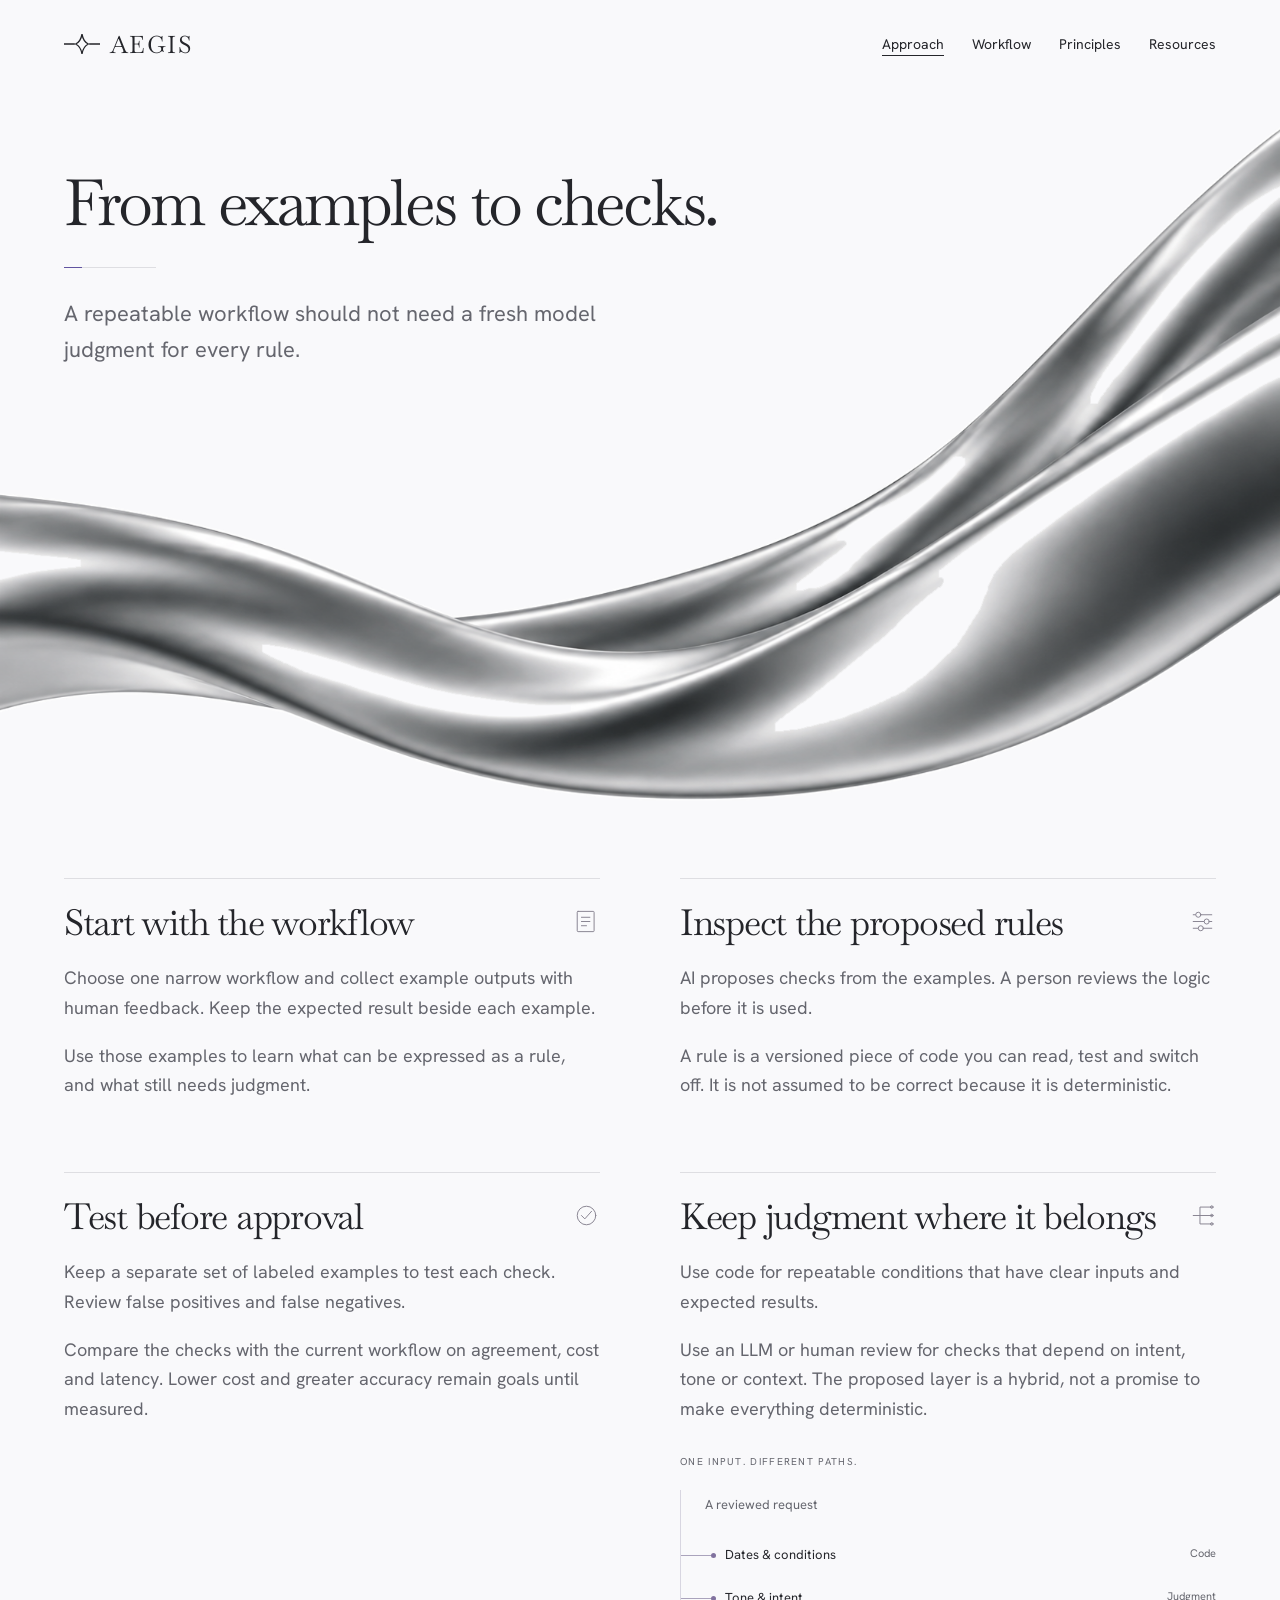
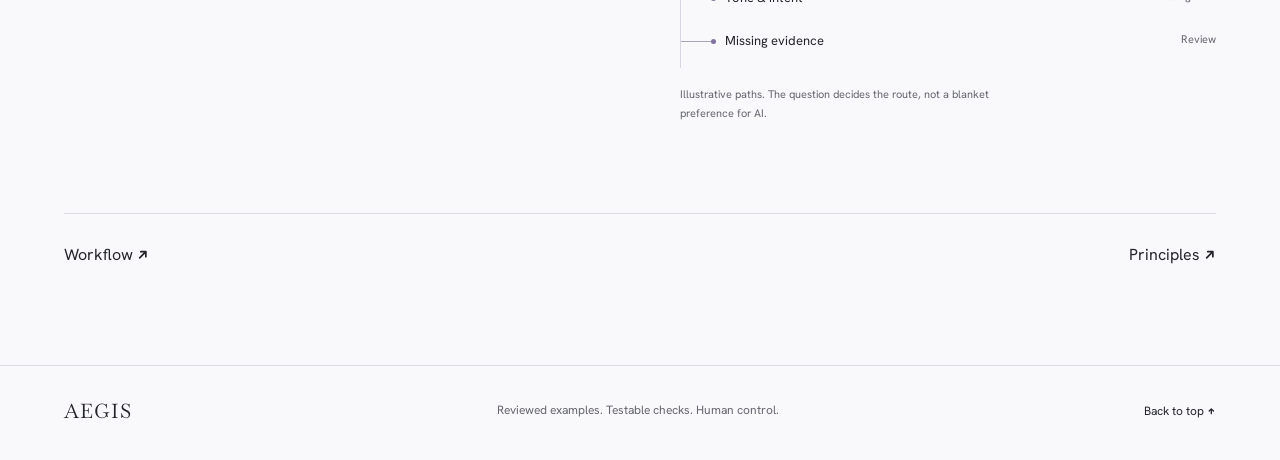
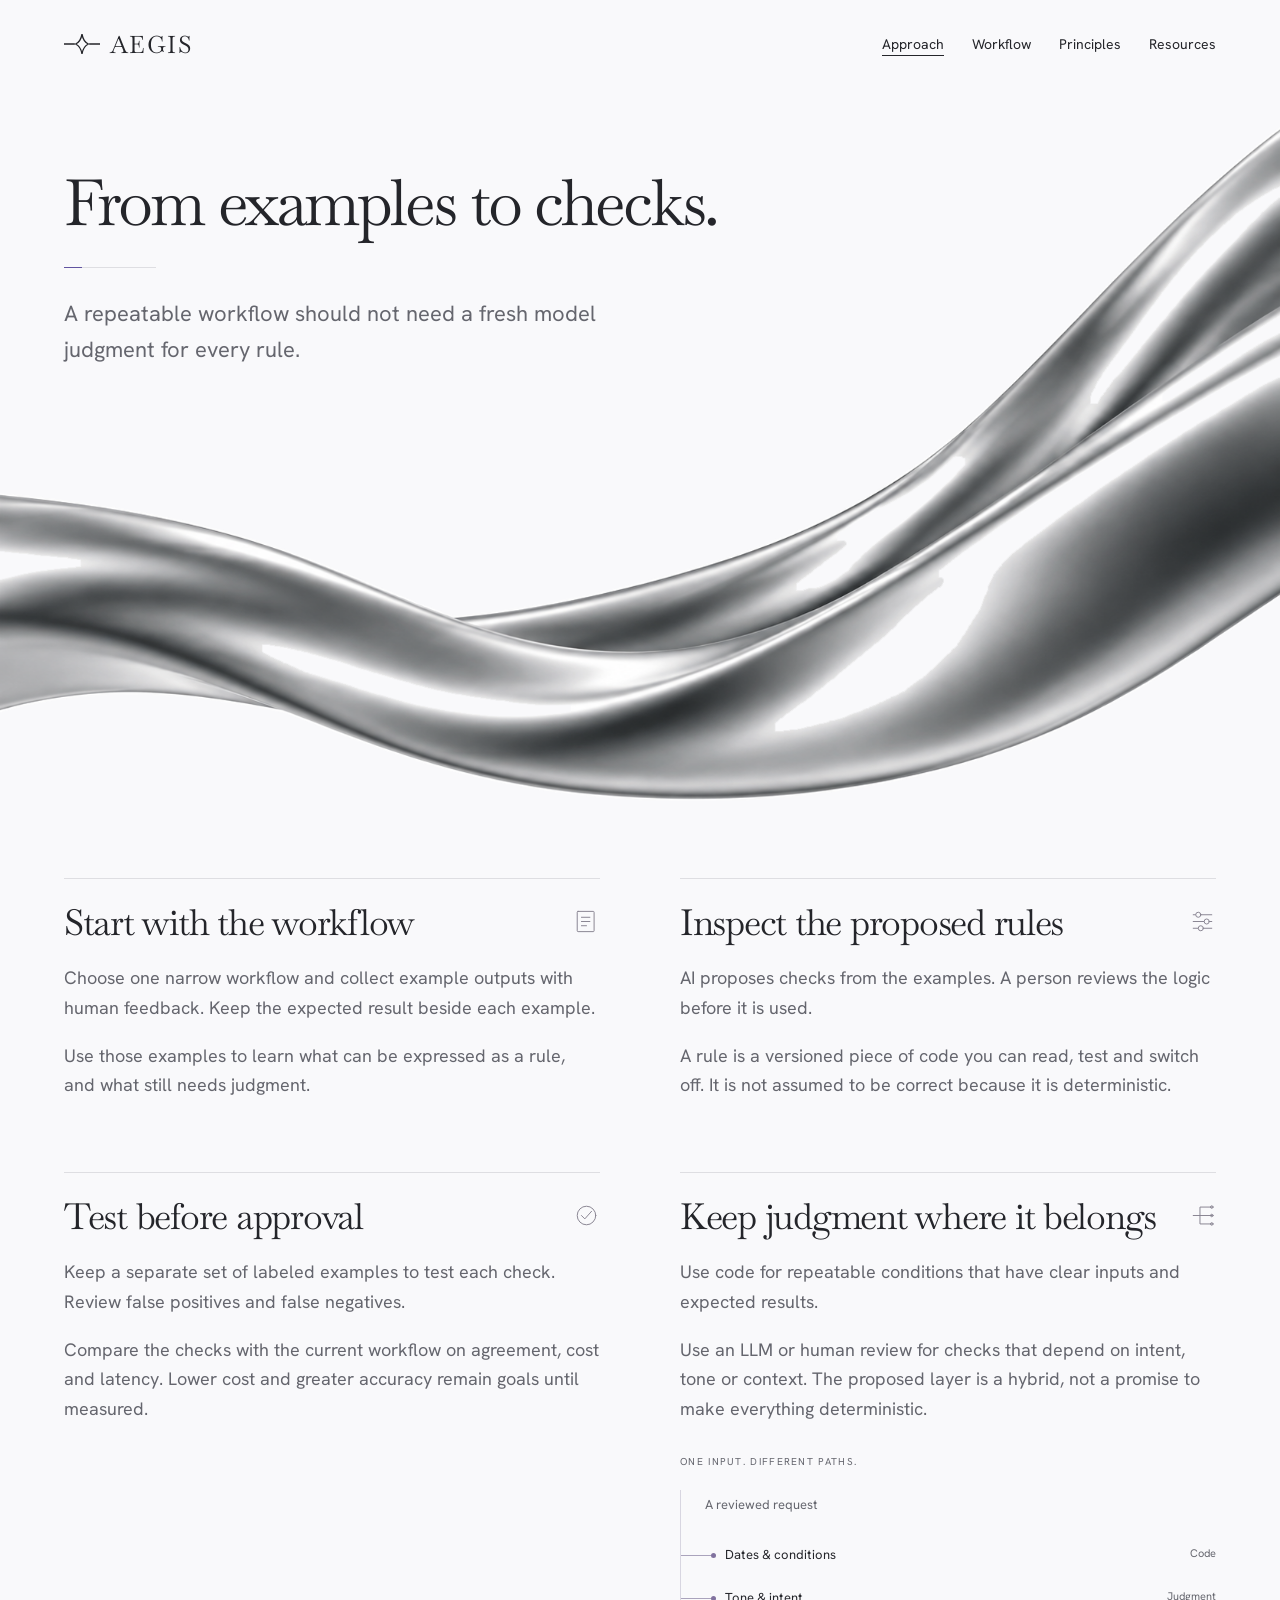
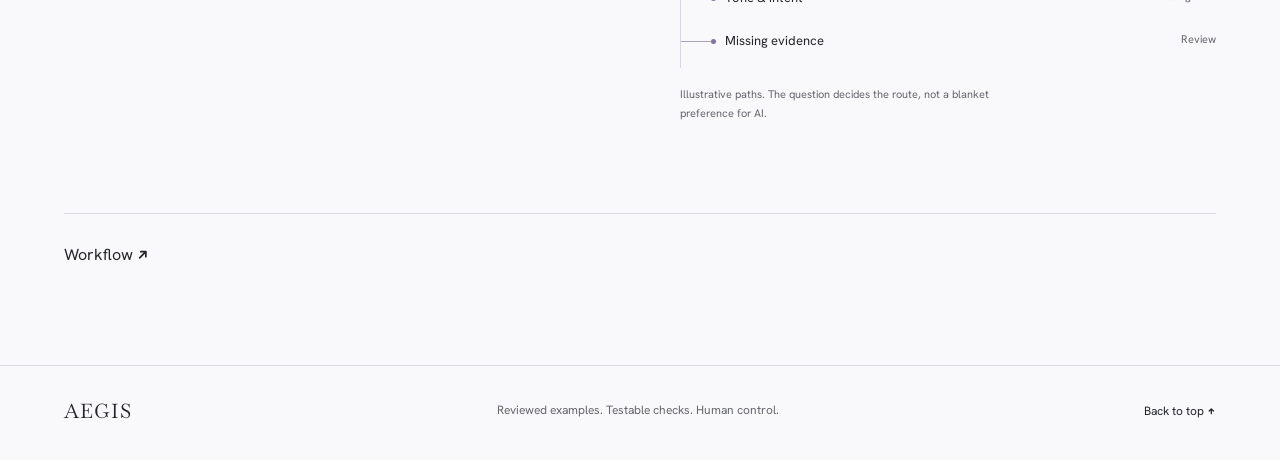
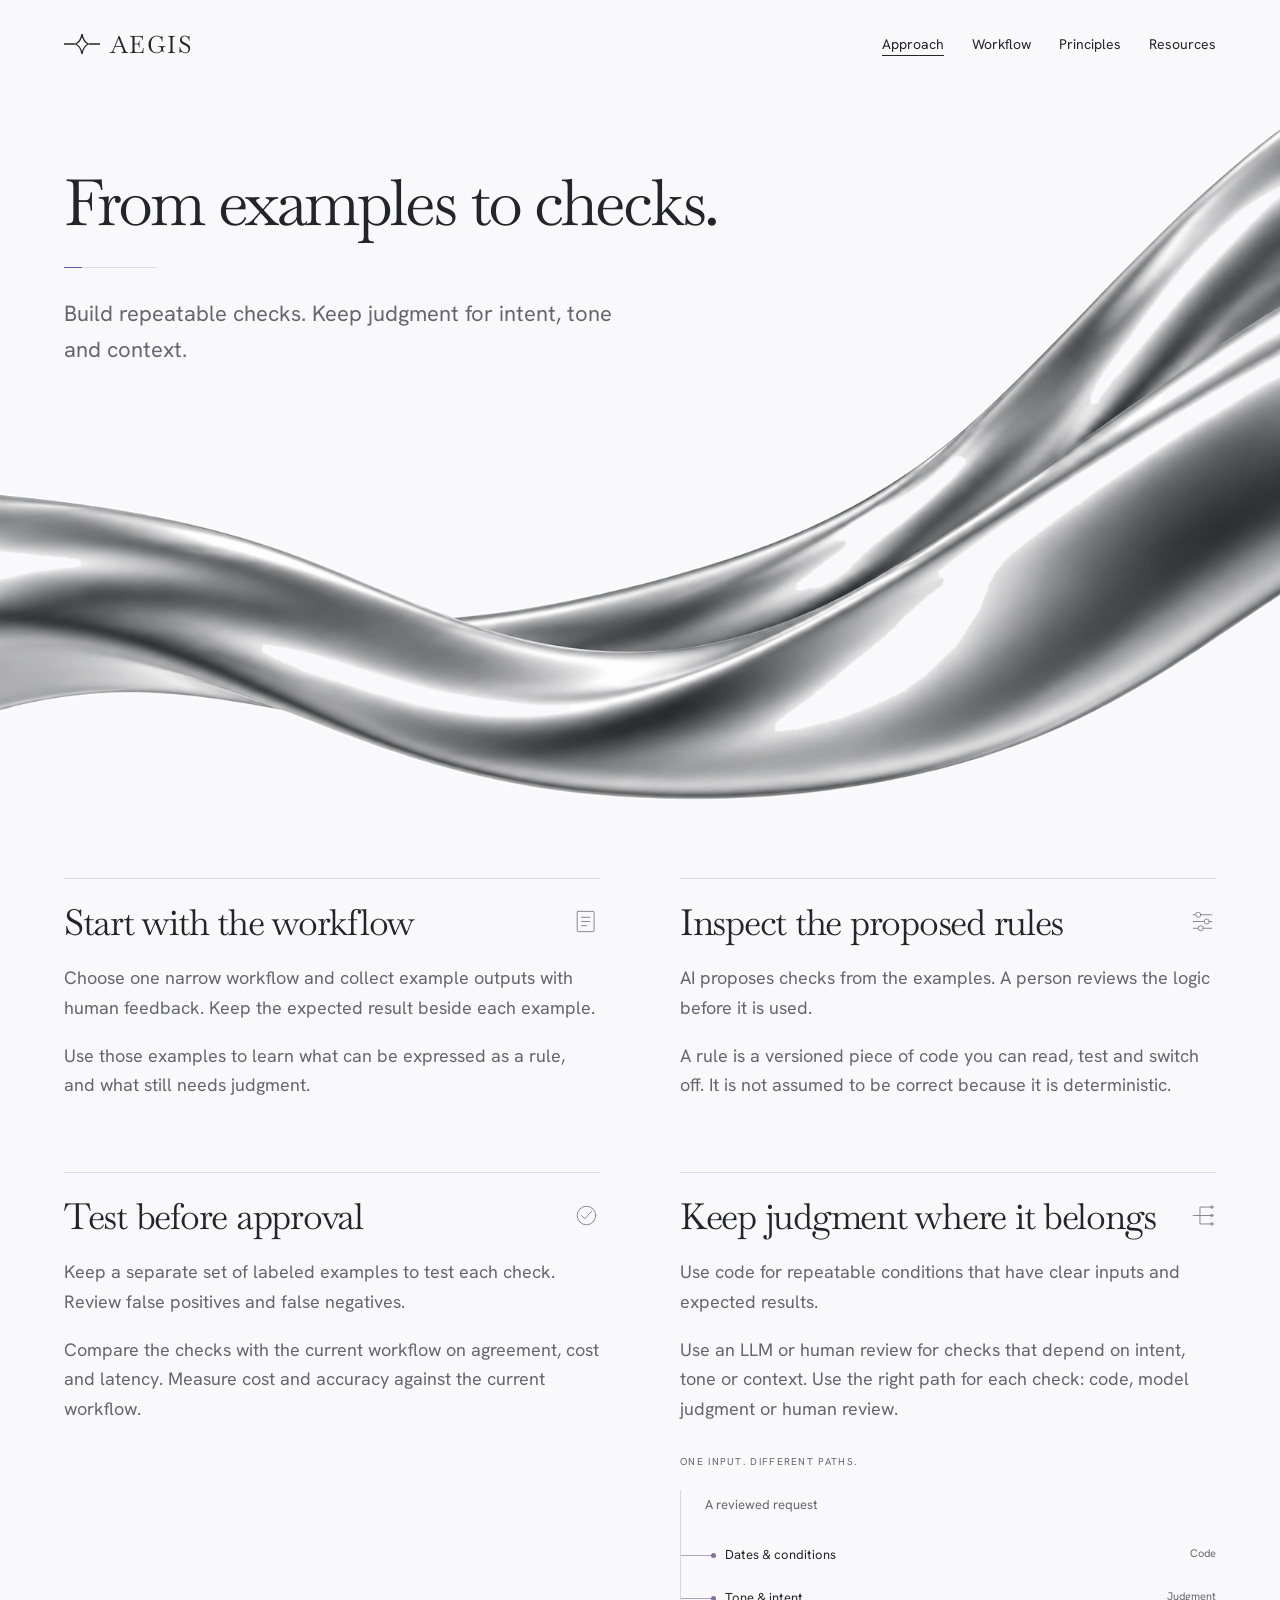
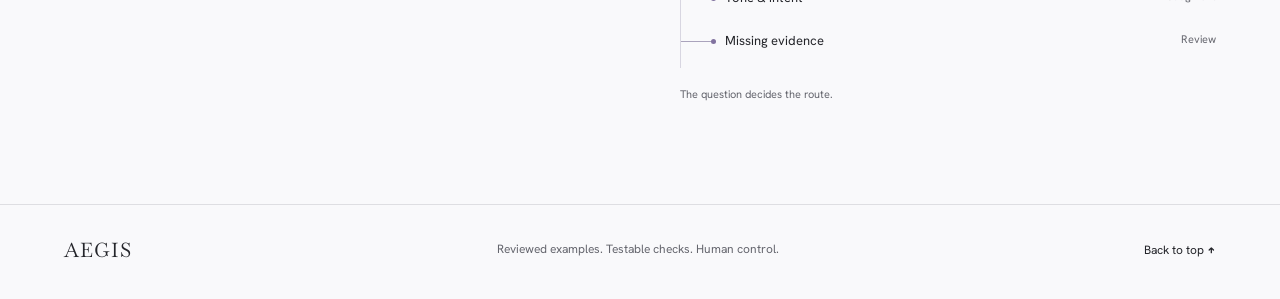
